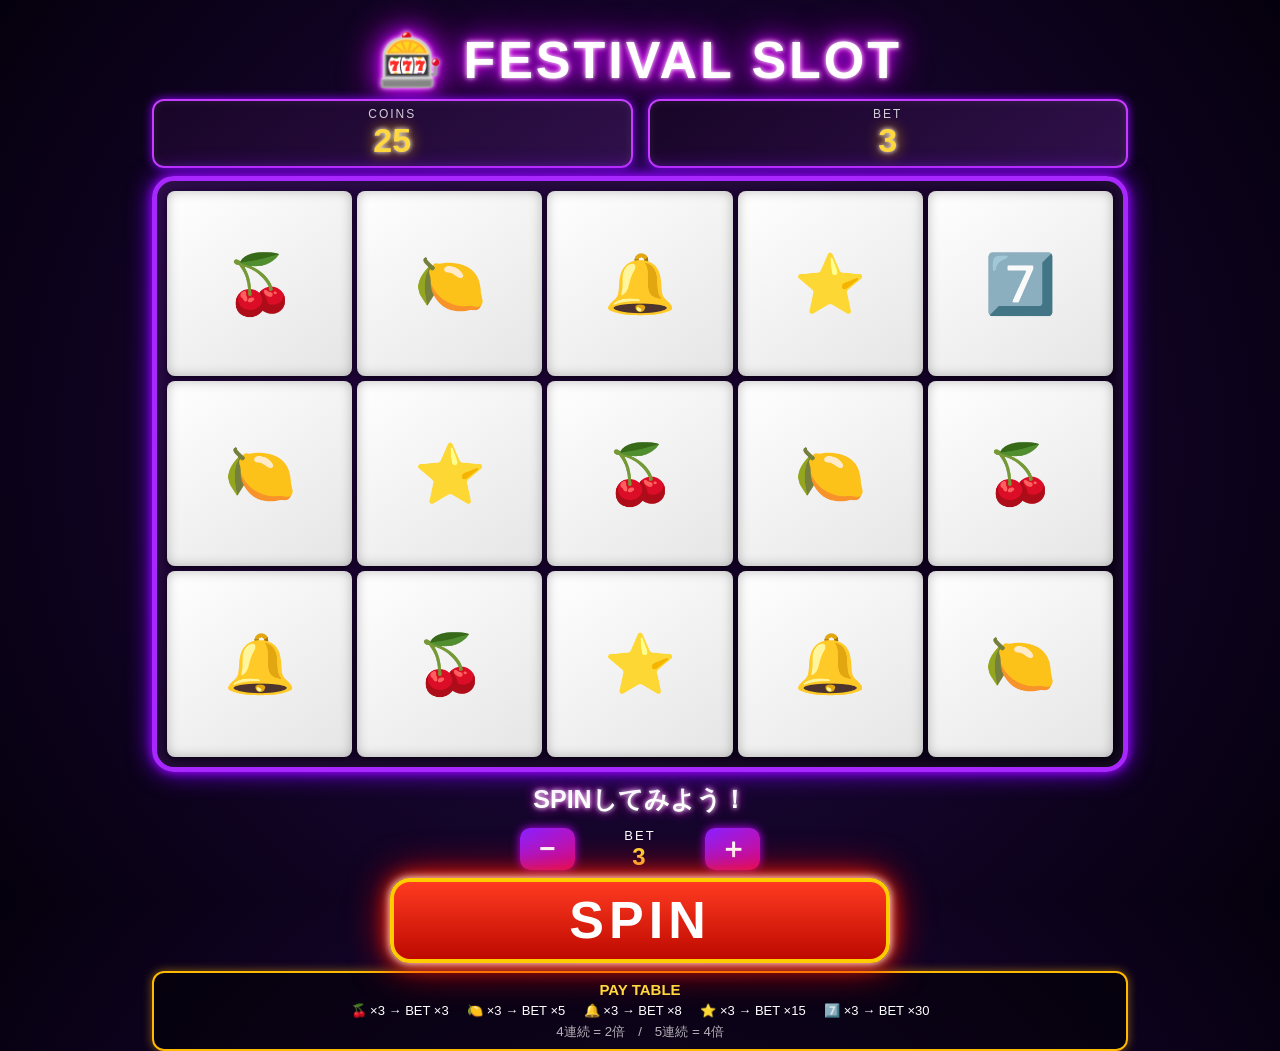
==== index.html @ 7c75a121 "Add files via upload" ====
<!DOCTYPE html>
<html lang="ja">

<head>
    <meta charset="UTF-8">

    <meta name="viewport"
        content="width=device-width, initial-scale=1.0">

    <title>Festival Slot</title>

    <link rel="stylesheet" href="style.css">
</head>

<body>

    <main class="game">

        <!-- =========================
             タイトル
        ========================== -->

        <h1>🎰 FESTIVAL SLOT</h1>


        <!-- =========================
             コイン・BET
        ========================== -->

        <section class="info">

            <div class="infoBox">
                <span>COINS</span>
                <strong id="coins">50</strong>
            </div>

            <div class="infoBox">
                <span>BET</span>
                <strong id="bet">3</strong>
            </div>

        </section>


        <!-- =========================
             スロット
        ========================== -->

        <section class="slotMachine">

            <div class="reels">

                <!-- 1列目 -->
                <div class="reelColumn">
                    <div class="reel" id="reel1-1">🍒</div>
                    <div class="reel" id="reel1-2">🍋</div>
                    <div class="reel" id="reel1-3">🔔</div>
                </div>

                <!-- 2列目 -->
                <div class="reelColumn">
                    <div class="reel" id="reel2-1">🍋</div>
                    <div class="reel" id="reel2-2">⭐</div>
                    <div class="reel" id="reel2-3">🍒</div>
                </div>

                <!-- 3列目 -->
                <div class="reelColumn">
                    <div class="reel" id="reel3-1">🔔</div>
                    <div class="reel" id="reel3-2">🍒</div>
                    <div class="reel" id="reel3-3">⭐</div>
                </div>

                <!-- 4列目 -->
                <div class="reelColumn">
                    <div class="reel" id="reel4-1">⭐</div>
                    <div class="reel" id="reel4-2">🍋</div>
                    <div class="reel" id="reel4-3">🔔</div>
                </div>

                <!-- 5列目 -->
                <div class="reelColumn">
                    <div class="reel" id="reel5-1">7️⃣</div>
                    <div class="reel" id="reel5-2">🍒</div>
                    <div class="reel" id="reel5-3">🍋</div>
                </div>

            </div>


            <!--
                当たりラインをここに描画
            -->
            <svg
                id="paylineLayer"
                class="paylineLayer">
            </svg>

        </section>


        <!-- =========================
             結果
        ========================== -->

        <div id="result" class="result">
            SPINしてみよう！
        </div>


        <!-- =========================
             BET操作
        ========================== -->

        <section class="betControls">

            <button id="betMinus">−</button>

            <div>
                BET
                <strong id="betControlValue">3</strong>
            </div>

            <button id="betPlus">＋</button>

        </section>


        <!-- =========================
             SPIN
        ========================== -->

        <button id="spinButton">
            SPIN
        </button>


        <!-- =========================
             配当表
        ========================== -->

        <section class="payout">

            <h2>PAY TABLE</h2>

            <p>🍒 ×3 → BET ×3</p>
            <p>🍋 ×3 → BET ×5</p>
            <p>🔔 ×3 → BET ×8</p>
            <p>⭐ ×3 → BET ×15</p>
            <p>7️⃣ ×3 → BET ×30</p>

            <small>
                4連続 = 2倍　/　5連続 = 4倍
            </small>

        </section>

    </main>

    <script src="script.js"></script>

</body>
</html>
---- style.css ----
/* =========================
   基本
========================= */

* {
    box-sizing: border-box;
}

html,
body {
    margin: 0;
    padding: 0;
    width: 100%;
    min-height: 100%;
}

body {

    font-family:
        Arial,
        "Noto Sans JP",
        sans-serif;

    color: white;

    background:
        radial-gradient(
            circle at center,
            #32105c 0%,
            #16052e 45%,
            #05000d 100%
        );

    min-height: 100vh;

    display: flex;
    justify-content: center;
    align-items: center;

    overflow-x: hidden;
}


/* =========================
   ゲーム全体
========================= */

.game {

    width: min(1000px, 94vw);

    max-height: 96vh;

    padding: 12px;

    text-align: center;

    position: relative;
}


/* =========================
   タイトル
========================= */

h1 {

    margin: 0 0 8px;

    font-size: clamp(28px, 5vw, 52px);

    font-weight: 900;

    letter-spacing: 3px;

    color: #fff;

    text-shadow:
        0 0 5px white,
        0 0 12px #ff00ff,
        0 0 25px #8b00ff,
        0 0 40px #ff00ff;

    animation: titlePulse 2s ease-in-out infinite alternate;
}


@keyframes titlePulse {

    from {
        transform: scale(1);
    }

    to {
        transform: scale(1.02);
    }
}


/* =========================
   COINS / BET
========================= */

.info {

    display: flex;

    justify-content: space-between;

    gap: 15px;

    margin-bottom: 8px;
}


.infoBox {

    flex: 1;

    padding: 6px 15px;

    border: 2px solid #c83cff;

    border-radius: 12px;

    background:
        linear-gradient(
            145deg,
            #180527,
            #30104b
        );

    box-shadow:
        0 0 10px #8c00ff,
        inset 0 0 10px rgba(255,255,255,0.08);
}


.infoBox span {

    display: block;

    font-size: 12px;

    letter-spacing: 2px;

    opacity: 0.8;
}


.infoBox strong {

    display: inline-block;

    font-size: clamp(22px, 4vw, 34px);

    color: #ffd83d;

    text-shadow:
        0 0 5px #fff,
        0 0 15px #ffb300;
}


/* =========================
   コインジャンプ
========================= */

.coinJump {

    animation:
        coinJump 0.7s ease;
}


@keyframes coinJump {

    0% {
        transform: scale(1);
    }

    25% {
        transform:
            translateY(-18px)
            scale(1.5);
    }

    45% {
        transform:
            translateY(0)
            scale(1.15);
    }

    65% {
        transform:
            translateY(-8px)
            scale(1.35);
    }

    100% {
        transform:
            translateY(0)
            scale(1);
    }
}


/* =========================
   スロット本体
========================= */

.slotMachine {

    position: relative;

    width: 100%;

    padding: 10px;

    border-radius: 22px;

    border: 5px solid #a927ff;

    background:
        linear-gradient(
            145deg,
            #250642,
            #090014
        );

    box-shadow:
        0 0 10px #a000ff,
        0 0 25px #7a00ff,
        inset 0 0 20px rgba(255,255,255,0.08);
}


/* =========================
   リール
========================= */

.reels {

    display: grid;

    grid-template-columns:
        repeat(5, 1fr);

    gap: 5px;

    width: 100%;

    position: relative;

    z-index: 2;
}


.reelColumn {

    display: grid;

    grid-template-rows:
        repeat(3, 1fr);

    gap: 5px;
}


.reel {

    aspect-ratio: 1 / 1;

    min-height: 0;

    display: flex;

    justify-content: center;

    align-items: center;

    background:
        linear-gradient(
            145deg,
            #ffffff,
            #e5e5e5
        );

    border-radius: 8px;

    font-size: clamp(
        25px,
        6vw,
        58px
    );

    color: black;

    box-shadow:
        inset 0 0 12px rgba(0,0,0,0.25),
        0 2px 5px rgba(0,0,0,0.5);

    overflow: hidden;
}


/* =========================
   回転中
========================= */

.reel.spinning {

    filter: blur(2px);

    animation:
        reelMove 0.09s linear infinite;
}


@keyframes reelMove {

    0% {
        transform: translateY(-7px);
    }

    50% {
        transform: translateY(7px);
    }

    100% {
        transform: translateY(-7px);
    }
}


/* =========================
   停止
========================= */

.reelStop {

    animation:
        reelStop 0.35s ease-out;
}


@keyframes reelStop {

    0% {
        transform: translateY(-15px);
    }

    60% {
        transform: translateY(5px);
    }

    100% {
        transform: translateY(0);
    }
}


/* =========================
   当たりライン SVG
========================= */

.paylineLayer {

    position: absolute;

    inset: 0;

    width: 100%;
    height: 100%;

    z-index: 10;

    pointer-events: none;

    overflow: visible;
}


.payline {

    fill: none;

    stroke: white;

    stroke-width: 5;

    stroke-linecap: round;

    stroke-linejoin: round;

    filter:
        drop-shadow(0 0 5px white)
        drop-shadow(0 0 10px #ff00ff)
        drop-shadow(0 0 18px #00ffff);

    animation:
        lineShoot 1.1s ease-out forwards;
}


@keyframes lineShoot {

    0% {

        stroke-dashoffset: var(--lineLength);

        opacity: 0;
    }

    15% {
        opacity: 1;
    }

    65% {

        stroke-dashoffset: 0;

        opacity: 1;
    }

    100% {

        stroke-dashoffset: 0;

        opacity: 0;
    }
}


/* =========================
   結果表示
========================= */

.result {

    min-height: 42px;

    margin: 7px 0;

    display: flex;

    justify-content: center;

    align-items: center;

    font-size: clamp(16px, 3vw, 25px);

    font-weight: bold;

    color: #fff;

    text-shadow:
        0 0 5px #fff,
        0 0 12px #ff00ff;
}


/* =========================
   BET操作
========================= */

.betControls {

    display: flex;

    justify-content: center;

    align-items: center;

    gap: 15px;

    margin-bottom: 7px;
}


.betControls button {

    width: 55px;
    height: 42px;

    border: none;

    border-radius: 10px;

    font-size: 28px;

    font-weight: bold;

    color: white;

    background:
        linear-gradient(
            145deg,
            #8b20ff,
            #d20b91
        );

    box-shadow:
        0 0 10px #c000ff;

    cursor: pointer;

    transition:
        transform 0.15s,
        box-shadow 0.15s;
}


.betControls button:hover {

    transform: scale(1.08);

    box-shadow:
        0 0 20px #ff00ff;
}


.betControls button:active {

    transform: scale(0.92);
}


.betControls div {

    min-width: 100px;

    font-size: 13px;

    letter-spacing: 2px;
}


.betControls strong {

    display: block;

    font-size: 24px;

    color: #ffd83d;
}


/* =========================
   SPINボタン
========================= */

#spinButton {

    width: min(500px, 85%);

    height: clamp(60px, 9vw, 85px);

    border: 4px solid #ffcc00;

    border-radius: 20px;

    font-size: clamp(30px, 6vw, 52px);

    font-weight: 900;

    letter-spacing: 5px;

    color: white;

    background:
        linear-gradient(
            180deg,
            #ff3b21,
            #bd0900
        );

    box-shadow:
        0 0 8px #fff,
        0 0 20px #ff3b00,
        0 0 40px #ff0000;

    cursor: pointer;

    transition:
        transform 0.15s,
        box-shadow 0.15s;
}


#spinButton:hover {

    transform: scale(1.04);

    box-shadow:
        0 0 10px #fff,
        0 0 30px #ff8000,
        0 0 60px #ff0000;
}


#spinButton:active {

    transform: scale(0.96);
}


#spinButton:disabled {

    opacity: 0.6;

    cursor: not-allowed;
}


/* =========================
   PAY TABLE
========================= */

.payout {

    margin-top: 8px;

    padding: 8px;

    border-radius: 12px;

    border: 2px solid #ffb900;

    background:
        rgba(0,0,0,0.5);

    box-shadow:
        0 0 10px rgba(255,180,0,0.5);
}


.payout h2 {

    margin: 0 0 3px;

    font-size: 15px;

    color: #ffd83d;
}


.payout p {

    display: inline-block;

    margin: 2px 7px;

    font-size: 13px;
}


.payout small {

    display: block;

    margin-top: 3px;

    opacity: 0.7;
}


/* =========================
   縦画面
========================= */

@media (orientation: portrait) {

    body::before {

        content:
            "📱 横向きにしてください";

        position: fixed;

        inset: 0;

        display: flex;

        justify-content: center;

        align-items: center;

        background: #090014;

        color: white;

        font-size: 24px;

        font-weight: bold;

        z-index: 9999;

        text-align: center;
    }
}


/* =========================
   横画面・低い画面
========================= */

@media (orientation: landscape)
       and (max-height: 650px) {

    .game {

        padding: 5px;

        width: min(900px, 96vw);
    }


    h1 {

        font-size: 28px;

        margin-bottom: 3px;
    }


    .infoBox {

        padding: 3px 10px;
    }


    .infoBox strong {

        font-size: 22px;
    }


    .slotMachine {

        padding: 6px;
    }


    .result {

        min-height: 30px;

        margin: 3px 0;

        font-size: 16px;
    }


    .betControls {

        margin-bottom: 3px;
    }


    .betControls button {

        width: 42px;

        height: 32px;

        font-size: 20px;
    }


    #spinButton {

        height: 55px;

        font-size: 32px;
    }


    .payout {

        padding: 4px;

        margin-top: 4px;
    }


    .payout p {

        font-size: 11px;
    }
}
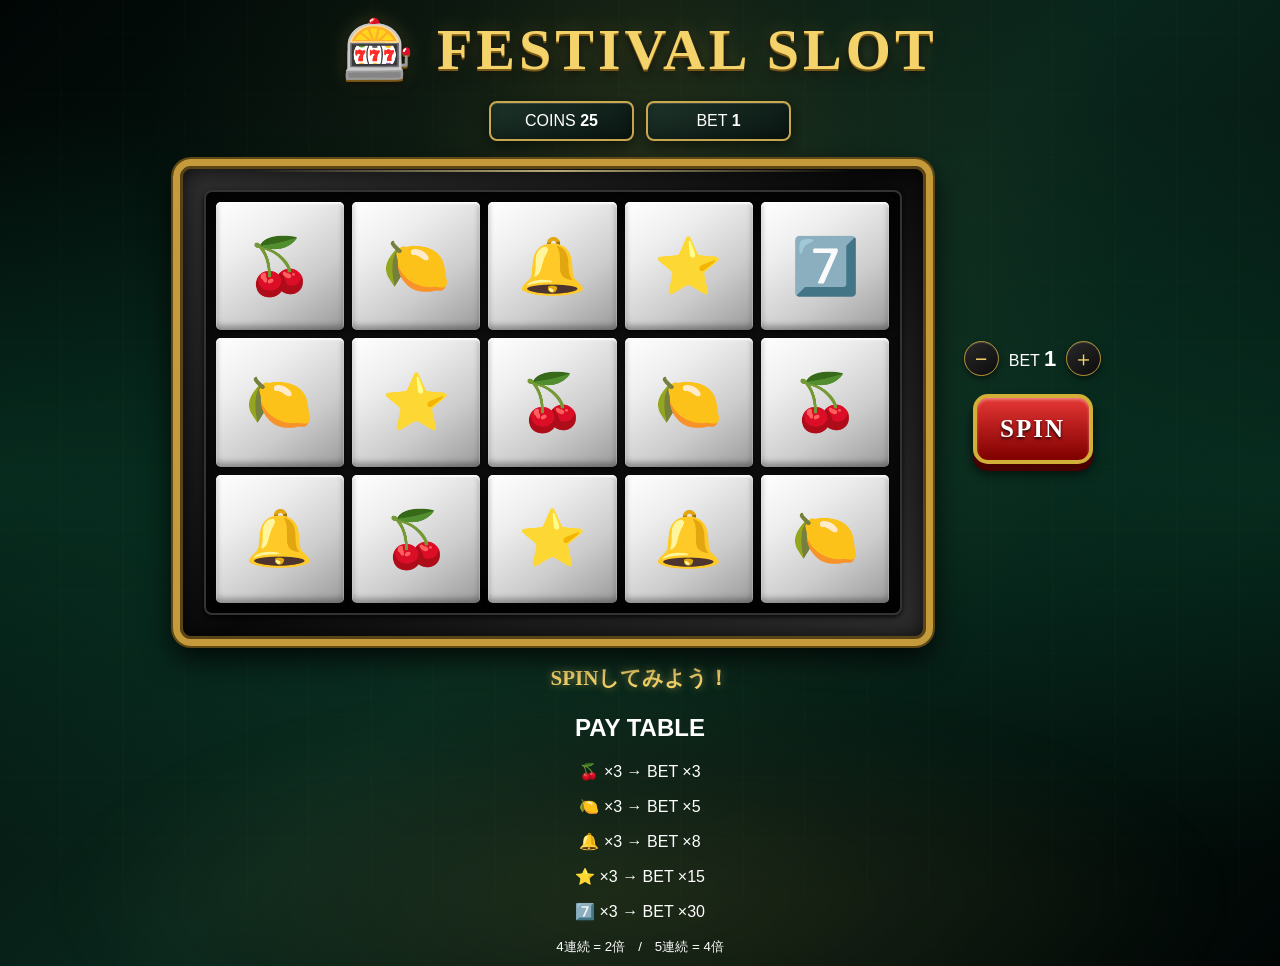
==== commit afec8526: "Add files via upload" ====
--- a/index.html
+++ b/index.html
@@ -5,7 +5,7 @@
     <meta charset="UTF-8">
 
     <meta name="viewport"
-        content="width=device-width, initial-scale=1.0">
+          content="width=device-width, initial-scale=1.0">
 
     <title>Festival Slot</title>
 
@@ -43,58 +43,108 @@
 
 
         <!-- =========================
-             スロット
+             スロット＋SPIN
         ========================== -->
 
-        <section class="slotMachine">
+        <section class="slotArea">
 
-            <div class="reels">
+            <!-- スロット本体 -->
 
-                <!-- 1列目 -->
-                <div class="reelColumn">
-                    <div class="reel" id="reel1-1">🍒</div>
-                    <div class="reel" id="reel1-2">🍋</div>
-                    <div class="reel" id="reel1-3">🔔</div>
+            <div class="slotMachine">
+
+                <div class="reels">
+
+                    <!-- 1列目 -->
+                    <div class="reelColumn">
+
+                        <div class="reel" id="reel1-1">🍒</div>
+                        <div class="reel" id="reel1-2">🍋</div>
+                        <div class="reel" id="reel1-3">🔔</div>
+
+                    </div>
+
+
+                    <!-- 2列目 -->
+                    <div class="reelColumn">
+
+                        <div class="reel" id="reel2-1">🍋</div>
+                        <div class="reel" id="reel2-2">⭐</div>
+                        <div class="reel" id="reel2-3">🍒</div>
+
+                    </div>
+
+
+                    <!-- 3列目 -->
+                    <div class="reelColumn">
+
+                        <div class="reel" id="reel3-1">🔔</div>
+                        <div class="reel" id="reel3-2">🍒</div>
+                        <div class="reel" id="reel3-3">⭐</div>
+
+                    </div>
+
+
+                    <!-- 4列目 -->
+                    <div class="reelColumn">
+
+                        <div class="reel" id="reel4-1">⭐</div>
+                        <div class="reel" id="reel4-2">🍋</div>
+                        <div class="reel" id="reel4-3">🔔</div>
+
+                    </div>
+
+
+                    <!-- 5列目 -->
+                    <div class="reelColumn">
+
+                        <div class="reel" id="reel5-1">7️⃣</div>
+                        <div class="reel" id="reel5-2">🍒</div>
+                        <div class="reel" id="reel5-3">🍋</div>
+
+                    </div>
+
                 </div>
 
-                <!-- 2列目 -->
-                <div class="reelColumn">
-                    <div class="reel" id="reel2-1">🍋</div>
-                    <div class="reel" id="reel2-2">⭐</div>
-                    <div class="reel" id="reel2-3">🍒</div>
-                </div>
 
-                <!-- 3列目 -->
-                <div class="reelColumn">
-                    <div class="reel" id="reel3-1">🔔</div>
-                    <div class="reel" id="reel3-2">🍒</div>
-                    <div class="reel" id="reel3-3">⭐</div>
-                </div>
+                <!-- 当たりライン -->
 
-                <!-- 4列目 -->
-                <div class="reelColumn">
-                    <div class="reel" id="reel4-1">⭐</div>
-                    <div class="reel" id="reel4-2">🍋</div>
-                    <div class="reel" id="reel4-3">🔔</div>
-                </div>
-
-                <!-- 5列目 -->
-                <div class="reelColumn">
-                    <div class="reel" id="reel5-1">7️⃣</div>
-                    <div class="reel" id="reel5-2">🍒</div>
-                    <div class="reel" id="reel5-3">🍋</div>
-                </div>
+                <svg
+                    id="paylineLayer"
+                    class="paylineLayer">
+                </svg>
 
             </div>
 
 
-            <!--
-                当たりラインをここに描画
-            -->
-            <svg
-                id="paylineLayer"
-                class="paylineLayer">
-            </svg>
+            <!-- =========================
+                 右側コントロール
+            ========================== -->
+
+            <div class="sideControl">
+
+                <!-- BET操作 -->
+
+                <section class="betControls">
+
+                    <button id="betMinus">−</button>
+
+                    <div>
+                        BET
+                        <strong id="betControlValue">3</strong>
+                    </div>
+
+                    <button id="betPlus">＋</button>
+
+                </section>
+
+
+                <!-- SPIN -->
+
+                <button id="spinButton">
+                    SPIN
+                </button>
+
+            </div>
 
         </section>
 
@@ -106,33 +156,6 @@
         <div id="result" class="result">
             SPINしてみよう！
         </div>
-
-
-        <!-- =========================
-             BET操作
-        ========================== -->
-
-        <section class="betControls">
-
-            <button id="betMinus">−</button>
-
-            <div>
-                BET
-                <strong id="betControlValue">3</strong>
-            </div>
-
-            <button id="betPlus">＋</button>
-
-        </section>
-
-
-        <!-- =========================
-             SPIN
-        ========================== -->
-
-        <button id="spinButton">
-            SPIN
-        </button>
 
 
         <!-- =========================
@@ -157,7 +180,9 @@
 
     </main>
 
+
     <script src="script.js"></script>
 
 </body>
+
 </html>
--- a/style.css
+++ b/style.css
@@ -1,6 +1,12 @@
-/* =========================
-   基本
-========================= */
+/* =========================================
+   FESTIVAL SLOT
+   Casino Style CSS
+========================================= */
+
+
+/* =========================================
+   RESET
+========================================= */
 
 * {
     box-sizing: border-box;
@@ -14,187 +20,795 @@
     min-height: 100%;
 }
 
+
+/* =========================================
+   BODY
+========================================= */
+
 body {
-
-    font-family:
-        Arial,
-        "Noto Sans JP",
-        sans-serif;
-
-    color: white;
-
-    background:
-        radial-gradient(
-            circle at center,
-            #32105c 0%,
-            #16052e 45%,
-            #05000d 100%
-        );
-
     min-height: 100vh;
 
     display: flex;
     justify-content: center;
     align-items: center;
 
+    font-family: Arial, Helvetica, sans-serif;
+
+    color: #ffffff;
+
     overflow-x: hidden;
-}
-
-
-/* =========================
-   ゲーム全体
-========================= */
+
+    position: relative;
+
+    /* 高級カジノ風の背景 */
+    background:
+        radial-gradient(
+            ellipse at 50% 20%,
+            rgba(190, 150, 55, 0.18) 0%,
+            rgba(190, 150, 55, 0.05) 25%,
+            transparent 55%
+        ),
+
+        radial-gradient(
+            ellipse at 0% 50%,
+            rgba(12, 92, 61, 0.35) 0%,
+            transparent 55%
+        ),
+
+        radial-gradient(
+            ellipse at 100% 50%,
+            rgba(12, 92, 61, 0.35) 0%,
+            transparent 55%
+        ),
+
+        linear-gradient(
+            135deg,
+            #010605 0%,
+            #04140f 25%,
+            #09261c 50%,
+            #04140f 75%,
+            #010605 100%
+        );
+}
+
+
+/* =========================================
+   BACKGROUND DECORATION
+========================================= */
+
+body::before {
+    content: "";
+
+    position: fixed;
+
+    inset: 0;
+
+    pointer-events: none;
+
+    background:
+        repeating-linear-gradient(
+            90deg,
+            transparent 0px,
+            transparent 60px,
+            rgba(255, 215, 100, 0.025) 61px,
+            transparent 62px
+        ),
+
+        repeating-linear-gradient(
+            0deg,
+            transparent 0px,
+            transparent 60px,
+            rgba(255, 215, 100, 0.018) 61px,
+            transparent 62px
+        );
+
+    z-index: 0;
+}
+
+
+/* =========================================
+   BOTTOM LIGHT
+========================================= */
+
+body::after {
+    content: "";
+
+    position: fixed;
+
+    left: 50%;
+    bottom: -25vh;
+
+    width: 100vw;
+    height: 50vh;
+
+    transform: translateX(-50%);
+
+    pointer-events: none;
+
+    background:
+        radial-gradient(
+            ellipse,
+            rgba(205, 165, 65, 0.13),
+            transparent 65%
+        );
+
+    filter: blur(25px);
+
+    z-index: 0;
+}
+
+
+/* =========================================
+   GAME
+========================================= */
 
 .game {
-
-    width: min(1000px, 94vw);
-
-    max-height: 96vh;
-
-    padding: 12px;
+    position: relative;
+
+    z-index: 1;
+
+    width: min(1100px, 96vw);
 
     text-align: center;
 
-    position: relative;
-}
-
-
-/* =========================
-   タイトル
-========================= */
+    padding: 10px;
+}
+
+
+/* =========================================
+   TITLE
+========================================= */
 
 h1 {
-
-    margin: 0 0 8px;
-
-    font-size: clamp(28px, 5vw, 52px);
-
-    font-weight: 900;
-
-    letter-spacing: 3px;
-
-    color: #fff;
+    margin: 5px 0 18px;
+
+    font-family: Georgia, "Times New Roman", serif;
+
+    font-size: clamp(30px, 5vw, 58px);
+
+    font-weight: bold;
+
+    letter-spacing: 4px;
+
+    color: #f5d36b;
 
     text-shadow:
-        0 0 5px white,
-        0 0 12px #ff00ff,
-        0 0 25px #8b00ff,
-        0 0 40px #ff00ff;
-
-    animation: titlePulse 2s ease-in-out infinite alternate;
-}
-
-
-@keyframes titlePulse {
-
-    from {
-        transform: scale(1);
-    }
-
-    to {
-        transform: scale(1.02);
-    }
-}
-
-
-/* =========================
-   COINS / BET
-========================= */
+        0 2px 0 #7b5815,
+        0 4px 12px rgba(0, 0, 0, 0.9),
+        0 0 18px rgba(245, 211, 107, 0.25);
+}
+
+
+/* =========================================
+   COINS / BET INFORMATION
+========================================= */
 
 .info {
-
     display: flex;
 
-    justify-content: space-between;
-
-    gap: 15px;
-
-    margin-bottom: 8px;
+    justify-content: center;
+
+    align-items: center;
+
+    gap: 12px;
+
+    margin-bottom: 18px;
 }
 
 
 .infoBox {
-
-    flex: 1;
-
-    padding: 6px 15px;
-
-    border: 2px solid #c83cff;
-
-    border-radius: 12px;
+    min-width: 145px;
+
+    padding: 9px 20px;
 
     background:
         linear-gradient(
             145deg,
-            #180527,
-            #30104b
+            #1d332a,
+            #0b1813
         );
 
-    box-shadow:
-        0 0 10px #8c00ff,
-        inset 0 0 10px rgba(255,255,255,0.08);
-}
-
-
-.infoBox span {
-
-    display: block;
-
-    font-size: 12px;
+    border: 2px solid #c9a84e;
+
+    border-radius: 8px;
+
+    box-shadow:
+        inset 0 1px 0 rgba(255,255,255,0.15),
+        inset 0 -8px 15px rgba(0,0,0,0.25),
+        0 5px 15px rgba(0,0,0,0.55);
+}
+
+
+.infoTitle {
+    margin-bottom: 2px;
+
+    font-size: 11px;
 
     letter-spacing: 2px;
 
-    opacity: 0.8;
-}
-
-
-.infoBox strong {
-
-    display: inline-block;
-
-    font-size: clamp(22px, 4vw, 34px);
-
-    color: #ffd83d;
+    color: #d8bd69;
+}
+
+
+.infoValue {
+    font-family: Georgia, "Times New Roman", serif;
+
+    font-size: 24px;
+
+    font-weight: bold;
+
+    color: #fff4bd;
 
     text-shadow:
-        0 0 5px #fff,
-        0 0 15px #ffb300;
-}
-
-
-/* =========================
-   コインジャンプ
-========================= */
+        0 0 7px rgba(255, 230, 140, 0.25);
+}
+
+
+/* =========================================
+   SLOT AREA
+========================================= */
+
+.slotArea {
+    display: flex;
+
+    justify-content: center;
+
+    align-items: center;
+
+    gap: 25px;
+
+    width: 100%;
+
+    margin: 0 auto;
+}
+
+
+/* =========================================
+   SLOT MACHINE
+========================================= */
+
+.slotMachine {
+    position: relative;
+
+    width: min(760px, 78vw);
+
+    padding: 24px;
+
+    background:
+        linear-gradient(
+            145deg,
+            #303030 0%,
+            #161616 35%,
+            #090909 50%,
+            #1c1c1c 70%,
+            #303030 100%
+        );
+
+    border: 7px solid #c49a3a;
+
+    border-radius: 18px;
+
+    box-shadow:
+
+        /* 金色の外側 */
+        0 0 0 2px #604915,
+
+        /* 本体の影 */
+        0 12px 30px rgba(0,0,0,0.85),
+
+        /* 内側 */
+        inset 0 0 0 3px #594317,
+
+        inset 0 0 25px rgba(0,0,0,0.9);
+}
+
+
+/* 上部の金属っぽい光 */
+
+.slotMachine::before {
+    content: "";
+
+    position: absolute;
+
+    top: 4px;
+    left: 10%;
+
+    width: 80%;
+    height: 2px;
+
+    background:
+        linear-gradient(
+            90deg,
+            transparent,
+            rgba(255,235,160,0.7),
+            transparent
+        );
+
+    pointer-events: none;
+}
+
+
+/* =========================================
+   REELS
+========================================= */
+
+.reels {
+    display: grid;
+
+    grid-template-columns:
+        repeat(5, 1fr);
+
+    gap: 8px;
+
+    padding: 10px;
+
+    background:
+        linear-gradient(
+            #050505,
+            #111,
+            #030303
+        );
+
+    border: 2px solid #333;
+
+    border-radius: 8px;
+
+    box-shadow:
+        inset 0 0 20px #000,
+        0 2px 5px rgba(0,0,0,0.8);
+}
+
+
+/* =========================================
+   REEL COLUMN
+========================================= */
+
+.reelColumn {
+    display: flex;
+
+    flex-direction: column;
+
+    gap: 8px;
+}
+
+
+/* =========================================
+   REEL
+========================================= */
+
+.reel {
+    aspect-ratio: 1 / 1;
+
+    display: flex;
+
+    justify-content: center;
+
+    align-items: center;
+
+    overflow: hidden;
+
+    background:
+        linear-gradient(
+            145deg,
+            #ffffff 0%,
+            #eeeeee 30%,
+            #cccccc 65%,
+            #9b9b9b 100%
+        );
+
+    border-radius: 5px;
+
+    font-size: clamp(30px, 5vw, 55px);
+
+    color: #111;
+
+    box-shadow:
+        inset 0 2px 2px rgba(255,255,255,0.9),
+        inset 0 -4px 6px rgba(0,0,0,0.35),
+        0 2px 5px rgba(0,0,0,0.75);
+
+    transition:
+        transform 0.08s,
+        filter 0.08s;
+}
+
+
+/* =========================================
+   SPINNING
+========================================= */
+
+.reel.spinning {
+    filter: blur(2px);
+
+    transform: translateY(5px);
+
+    box-shadow:
+        inset 0 0 15px rgba(0,0,0,0.55),
+        0 0 5px rgba(255,255,255,0.15);
+}
+
+
+/* =========================================
+   PAYLINE SVG
+========================================= */
+
+.paylineLayer {
+    position: absolute;
+
+    inset: 0;
+
+    width: 100%;
+    height: 100%;
+
+    pointer-events: none;
+
+    overflow: visible;
+
+    z-index: 10;
+}
+
+
+.paylineLayer polyline {
+    fill: none;
+
+    stroke: #ffe27a;
+
+    stroke-width: 7;
+
+    stroke-linecap: round;
+
+    stroke-linejoin: round;
+
+    filter:
+        drop-shadow(0 0 4px #ffffff)
+        drop-shadow(0 0 9px #e1b83c);
+
+    stroke-dasharray: 1000;
+
+    stroke-dashoffset: 1000;
+
+    animation:
+        lineShoot 0.5s ease forwards;
+}
+
+
+@keyframes lineShoot {
+
+    to {
+        stroke-dashoffset: 0;
+    }
+}
+
+
+/* =========================================
+   SIDE CONTROL
+========================================= */
+
+.sideControl {
+    display: flex;
+
+    flex-direction: column;
+
+    justify-content: center;
+
+    align-items: center;
+
+    gap: 18px;
+
+    min-width: 150px;
+}
+
+
+/* =========================================
+   BET BOX
+========================================= */
+
+.betBox {
+    padding: 11px 16px;
+
+    background:
+        linear-gradient(
+            145deg,
+            #292929,
+            #111111
+        );
+
+    border: 2px solid #c49a3a;
+
+    border-radius: 10px;
+
+    box-shadow:
+        inset 0 1px rgba(255,255,255,0.12),
+        0 6px 15px rgba(0,0,0,0.65);
+}
+
+
+.betTitle {
+    margin-bottom: 7px;
+
+    font-family: Georgia, "Times New Roman", serif;
+
+    font-size: 13px;
+
+    letter-spacing: 3px;
+
+    color: #d8b858;
+}
+
+
+/* =========================================
+   BET CONTROLS
+========================================= */
+
+.betControls {
+    display: flex;
+
+    justify-content: center;
+
+    align-items: center;
+
+    gap: 10px;
+}
+
+
+.betControls button {
+    width: 35px;
+    height: 35px;
+
+    display: flex;
+
+    justify-content: center;
+
+    align-items: center;
+
+    padding: 0;
+
+    border: 1px solid #b99339;
+
+    border-radius: 50%;
+
+    background:
+        linear-gradient(
+            145deg,
+            #292929,
+            #0c0c0c
+        );
+
+    color: #f5d36b;
+
+    font-size: 21px;
+
+    cursor: pointer;
+
+    box-shadow:
+        inset 0 1px rgba(255,255,255,0.15),
+        0 3px 6px rgba(0,0,0,0.5);
+
+    transition: 0.12s;
+}
+
+
+.betControls button:hover {
+    background: #30260f;
+
+    transform: scale(1.05);
+}
+
+
+.betControls button:active {
+    transform: scale(0.92);
+}
+
+
+#betControlValue {
+    min-width: 30px;
+
+    font-size: 22px;
+
+    font-weight: bold;
+
+    color: #ffffff;
+}
+
+
+/* =========================================
+   SPIN BUTTON
+========================================= */
+
+#spinButton {
+    width: 120px;
+    height: 70px;
+
+    border-radius: 15px;
+    border: 4px solid #d4af37;
+
+    background: linear-gradient(
+        to bottom,
+        #e53935 0%,
+        #b71c1c 45%,
+        #7f0000 100%
+    );
+
+    color: #fff;
+    font-family: Georgia, "Times New Roman", serif;
+    font-size: 25px;
+    font-weight: bold;
+    letter-spacing: 2px;
+
+    text-shadow:
+        0 2px 3px rgba(0,0,0,0.8);
+
+    box-shadow:
+        0 7px 0 #4a0000,
+        0 9px 12px rgba(0,0,0,0.7),
+        inset 0 2px 3px rgba(255,255,255,0.35);
+
+    cursor: pointer;
+
+    transition:
+        transform 0.08s,
+        box-shadow 0.08s;
+}
+
+/* マウスを乗せたとき */
+#spinButton:hover {
+    background: linear-gradient(
+        to bottom,
+        #ff4b48 0%,
+        #d32f2f 45%,
+        #9b0000 100%
+    );
+
+    box-shadow:
+        0 7px 0 #4a0000,
+        0 10px 18px rgba(0,0,0,0.8),
+        0 0 15px rgba(255,60,60,0.5),
+        inset 0 2px 3px rgba(255,255,255,0.4);
+}
+
+/* 押した瞬間 */
+#spinButton:active {
+    transform: translateY(6px);
+
+    box-shadow:
+        0 1px 0 #4a0000,
+        0 3px 6px rgba(0,0,0,0.7),
+        inset 0 2px 4px rgba(0,0,0,0.3);
+}
+
+.spinButton:hover {
+    filter: brightness(1.15);
+
+    transform: scale(1.03);
+}
+
+
+.spinButton:active {
+    transform: translateY(6px);
+
+    box-shadow:
+
+        inset 0 4px 8px rgba(255,255,255,0.2),
+
+        inset 0 -5px 10px rgba(0,0,0,0.6),
+
+        0 2px 0 #5c4316;
+}
+
+
+.spinButton:disabled {
+    filter: grayscale(0.7);
+
+    opacity: 0.6;
+
+    cursor: not-allowed;
+}
+
+
+/* =========================================
+   RESULT
+========================================= */
+
+#result {
+    margin-top: 18px;
+
+    min-height: 30px;
+
+    font-family: Georgia, "Times New Roman", serif;
+
+    font-size: 21px;
+
+    font-weight: bold;
+
+    color: #f5d36b;
+
+    text-shadow:
+        0 0 8px rgba(245,211,107,0.5);
+}
+
+
+/* =========================================
+   COIN JUMP
+========================================= */
 
 .coinJump {
-
     animation:
-        coinJump 0.7s ease;
-}
-
+        coinJump 0.45s ease;
+}
+
+spinButton {
+    width: 120px;
+    height: 70px;
+
+    border-radius: 15px;
+    border: 4px solid #d4af37;
+
+    background: linear-gradient(
+        to bottom,
+        #e53935 0%,
+        #b71c1c 45%,
+        #7f0000 100%
+    );
+
+    color: #fff;
+    font-family: Georgia, "Times New Roman", serif;
+    font-size: 25px;
+    font-weight: bold;
+    letter-spacing: 2px;
+
+    text-shadow:
+        0 2px 3px rgba(0,0,0,0.8);
+
+    box-shadow:
+        0 7px 0 #4a0000,
+        0 9px 12px rgba(0,0,0,0.7),
+        inset 0 2px 3px rgba(255,255,255,0.35);
+
+    cursor: pointer;
+
+    transition:
+        transform 0.08s,
+        box-shadow 0.08s;
+}
+
+/* マウスを乗せたとき */
+#spinButton:hover {
+    background: linear-gradient(
+        to bottom,
+        #ff4b48 0%,
+        #d32f2f 45%,
+        #9b0000 100%
+    );
+
+    box-shadow:
+        0 7px 0 #4a0000,
+        0 10px 18px rgba(0,0,0,0.8),
+        0 0 15px rgba(255,60,60,0.5),
+        inset 0 2px 3px rgba(255,255,255,0.4);
+}
+
+/* 押した瞬間 */
+#spinButton:active {
+    transform: translateY(6px);
+
+    box-shadow:
+        0 1px 0 #4a0000,
+        0 3px 6px rgba(0,0,0,0.7),
+        inset 0 2px 4px rgba(0,0,0,0.3);
+}
 
 @keyframes coinJump {
 
     0% {
-        transform: scale(1);
-    }
-
-    25% {
-        transform:
-            translateY(-18px)
-            scale(1.5);
-    }
-
-    45% {
         transform:
             translateY(0)
+            scale(1);
+    }
+
+    40% {
+        transform:
+            translateY(-15px)
             scale(1.15);
-    }
-
-    65% {
-        transform:
-            translateY(-8px)
-            scale(1.35);
     }
 
     100% {
@@ -205,476 +819,279 @@
 }
 
 
-/* =========================
-   スロット本体
-========================= */
-
-.slotMachine {
-
-    position: relative;
-
-    width: 100%;
-
-    padding: 10px;
-
-    border-radius: 22px;
-
-    border: 5px solid #a927ff;
-
-    background:
-        linear-gradient(
-            145deg,
-            #250642,
-            #090014
-        );
-
-    box-shadow:
-        0 0 10px #a000ff,
-        0 0 25px #7a00ff,
-        inset 0 0 20px rgba(255,255,255,0.08);
-}
-
-
-/* =========================
-   リール
-========================= */
-
-.reels {
-
-    display: grid;
-
-    grid-template-columns:
-        repeat(5, 1fr);
-
-    gap: 5px;
-
-    width: 100%;
-
-    position: relative;
-
-    z-index: 2;
-}
-
-
-.reelColumn {
-
-    display: grid;
-
-    grid-template-rows:
-        repeat(3, 1fr);
-
-    gap: 5px;
-}
-
-
-.reel {
-
-    aspect-ratio: 1 / 1;
-
-    min-height: 0;
-
-    display: flex;
-
-    justify-content: center;
-
-    align-items: center;
-
-    background:
-        linear-gradient(
-            145deg,
-            #ffffff,
-            #e5e5e5
-        );
-
-    border-radius: 8px;
-
-    font-size: clamp(
-        25px,
-        6vw,
-        58px
-    );
-
-    color: black;
-
-    box-shadow:
-        inset 0 0 12px rgba(0,0,0,0.25),
-        0 2px 5px rgba(0,0,0,0.5);
-
-    overflow: hidden;
-}
-
-
-/* =========================
-   回転中
-========================= */
-
-.reel.spinning {
-
-    filter: blur(2px);
-
-    animation:
-        reelMove 0.09s linear infinite;
-}
-
-
-@keyframes reelMove {
-
-    0% {
-        transform: translateY(-7px);
-    }
-
-    50% {
-        transform: translateY(7px);
-    }
-
-    100% {
-        transform: translateY(-7px);
-    }
-}
-
-
-/* =========================
-   停止
-========================= */
-
-.reelStop {
-
-    animation:
-        reelStop 0.35s ease-out;
-}
-
-
-@keyframes reelStop {
-
-    0% {
-        transform: translateY(-15px);
-    }
-
-    60% {
-        transform: translateY(5px);
-    }
-
-    100% {
-        transform: translateY(0);
-    }
-}
-
-
-/* =========================
-   当たりライン SVG
-========================= */
-
-.paylineLayer {
-
-    position: absolute;
-
-    inset: 0;
-
-    width: 100%;
-    height: 100%;
-
-    z-index: 10;
-
-    pointer-events: none;
-
-    overflow: visible;
-}
-
-
-.payline {
-
-    fill: none;
-
-    stroke: white;
-
-    stroke-width: 5;
-
-    stroke-linecap: round;
-
-    stroke-linejoin: round;
-
-    filter:
-        drop-shadow(0 0 5px white)
-        drop-shadow(0 0 10px #ff00ff)
-        drop-shadow(0 0 18px #00ffff);
-
-    animation:
-        lineShoot 1.1s ease-out forwards;
-}
-
-
-@keyframes lineShoot {
-
-    0% {
-
-        stroke-dashoffset: var(--lineLength);
-
-        opacity: 0;
-    }
-
-    15% {
-        opacity: 1;
-    }
-
-    65% {
-
-        stroke-dashoffset: 0;
-
-        opacity: 1;
-    }
-
-    100% {
-
-        stroke-dashoffset: 0;
-
-        opacity: 0;
-    }
-}
-
-
-/* =========================
-   結果表示
-========================= */
-
-.result {
-
-    min-height: 42px;
-
-    margin: 7px 0;
-
-    display: flex;
-
-    justify-content: center;
-
-    align-items: center;
-
-    font-size: clamp(16px, 3vw, 25px);
-
-    font-weight: bold;
-
-    color: #fff;
-
-    text-shadow:
-        0 0 5px #fff,
-        0 0 12px #ff00ff;
-}
-
-
-/* =========================
-   BET操作
-========================= */
-
-.betControls {
-
-    display: flex;
-
-    justify-content: center;
-
-    align-items: center;
-
-    gap: 15px;
-
-    margin-bottom: 7px;
-}
-
-
-.betControls button {
-
-    width: 55px;
-    height: 42px;
-
-    border: none;
-
-    border-radius: 10px;
-
-    font-size: 28px;
-
-    font-weight: bold;
-
-    color: white;
-
-    background:
-        linear-gradient(
-            145deg,
-            #8b20ff,
-            #d20b91
-        );
-
-    box-shadow:
-        0 0 10px #c000ff;
-
-    cursor: pointer;
-
-    transition:
-        transform 0.15s,
-        box-shadow 0.15s;
-}
-
-
-.betControls button:hover {
-
-    transform: scale(1.08);
-
-    box-shadow:
-        0 0 20px #ff00ff;
-}
-
-
-.betControls button:active {
-
-    transform: scale(0.92);
-}
-
-
-.betControls div {
-
-    min-width: 100px;
-
-    font-size: 13px;
-
-    letter-spacing: 2px;
-}
-
-
-.betControls strong {
-
-    display: block;
-
-    font-size: 24px;
-
-    color: #ffd83d;
-}
-
-
-/* =========================
-   SPINボタン
-========================= */
-
-#spinButton {
-
-    width: min(500px, 85%);
-
-    height: clamp(60px, 9vw, 85px);
-
-    border: 4px solid #ffcc00;
-
-    border-radius: 20px;
-
-    font-size: clamp(30px, 6vw, 52px);
-
-    font-weight: 900;
-
-    letter-spacing: 5px;
-
-    color: white;
-
-    background:
-        linear-gradient(
-            180deg,
-            #ff3b21,
-            #bd0900
-        );
-
-    box-shadow:
-        0 0 8px #fff,
-        0 0 20px #ff3b00,
-        0 0 40px #ff0000;
-
-    cursor: pointer;
-
-    transition:
-        transform 0.15s,
-        box-shadow 0.15s;
-}
-
-
-#spinButton:hover {
-
-    transform: scale(1.04);
-
-    box-shadow:
-        0 0 10px #fff,
-        0 0 30px #ff8000,
-        0 0 60px #ff0000;
-}
-
-
-#spinButton:active {
-
-    transform: scale(0.96);
-}
-
-
-#spinButton:disabled {
-
-    opacity: 0.6;
-
-    cursor: not-allowed;
-}
-
-
-/* =========================
-   PAY TABLE
-========================= */
-
-.payout {
-
-    margin-top: 8px;
-
-    padding: 8px;
-
-    border-radius: 12px;
-
-    border: 2px solid #ffb900;
-
-    background:
-        rgba(0,0,0,0.5);
-
-    box-shadow:
-        0 0 10px rgba(255,180,0,0.5);
-}
-
-
-.payout h2 {
-
-    margin: 0 0 3px;
-
-    font-size: 15px;
-
-    color: #ffd83d;
-}
-
-
-.payout p {
-
-    display: inline-block;
-
-    margin: 2px 7px;
-
-    font-size: 13px;
-}
-
-
-.payout small {
-
-    display: block;
-
-    margin-top: 3px;
-
-    opacity: 0.7;
-}
-
-
-/* =========================
-   縦画面
-========================= */
-
-@media (orientation: portrait) {
+/* =========================================
+   DESKTOP
+========================================= */
+
+@media (min-width: 701px) {
+
+    .game {
+        max-width: 1100px;
+    }
+
+}
+
+
+/* =========================================
+   TABLET / SMALL PC
+========================================= */
+
+@media (max-width: 900px) {
+
+    .slotArea {
+        gap: 15px;
+    }
+
+    .slotMachine {
+        width: min(700px, 78vw);
+
+        padding: 15px;
+    }
+
+    .sideControl {
+        min-width: 120px;
+    }
+
+    .spinButton {
+        width: 120px;
+        height: 120px;
+
+        font-size: 24px;
+    }
+
+}
+
+
+/* =========================================
+   SMARTPHONE LANDSCAPE
+   スマホ横向き
+========================================= */
+
+@media (max-width: 700px) and (orientation: landscape) {
+
+    body {
+        width: 100vw;
+        height: 100vh;
+        min-height: 100vh;
+
+        overflow: hidden;
+    }
+
+
+    .game {
+        width: 100vw;
+        height: 100vh;
+
+        display: flex;
+
+        flex-direction: column;
+
+        justify-content: center;
+
+        align-items: center;
+
+        padding: 3px;
+    }
+
+
+    /* タイトル */
+
+    h1 {
+        margin: 0 0 4px;
+
+        font-size: 21px;
+
+        letter-spacing: 2px;
+    }
+
+
+    /* COINS / BET */
+
+    .info {
+        margin: 0 0 4px;
+
+        gap: 5px;
+    }
+
+
+    .infoBox {
+        min-width: 80px;
+
+        padding: 3px 8px;
+
+        border-width: 1px;
+
+        border-radius: 5px;
+    }
+
+
+    .infoTitle {
+        font-size: 8px;
+
+        letter-spacing: 1px;
+    }
+
+
+    .infoValue {
+        font-size: 14px;
+    }
+
+
+    /* スロット＋SPIN */
+
+    .slotArea {
+        width: 100%;
+
+        display: flex;
+
+        justify-content: center;
+
+        align-items: center;
+
+        gap: 8px;
+    }
+
+
+    /* スロット本体 */
+
+    .slotMachine {
+        width: min(82vw, 560px);
+
+        padding: 6px;
+
+        border-width: 3px;
+
+        border-radius: 9px;
+    }
+
+
+    /* リール */
+
+    .reels {
+        gap: 3px;
+
+        padding: 4px;
+
+        border-width: 1px;
+    }
+
+
+    .reelColumn {
+        gap: 3px;
+    }
+
+
+    .reel {
+        font-size: clamp(20px, 6vw, 38px);
+
+        border-radius: 3px;
+    }
+
+
+    /* 右側コントロール */
+
+    .sideControl {
+        min-width: 70px;
+
+        gap: 6px;
+    }
+
+
+    /* BET */
+
+    .betBox {
+        padding: 4px 5px;
+
+        border-width: 1px;
+
+        border-radius: 6px;
+    }
+
+
+    .betTitle {
+        margin-bottom: 2px;
+
+        font-size: 9px;
+
+        letter-spacing: 1px;
+    }
+
+
+    .betControls {
+        gap: 3px;
+    }
+
+
+    .betControls button {
+        width: 22px;
+        height: 22px;
+
+        font-size: 14px;
+    }
+
+
+    #betControlValue {
+        min-width: 18px;
+
+        font-size: 13px;
+    }
+
+
+    /* SPIN */
+
+    .spinButton {
+        width: 68px;
+        height: 68px;
+
+        border-width: 3px;
+
+        font-size: 14px;
+
+        letter-spacing: 1px;
+
+        box-shadow:
+
+            inset 0 3px 5px rgba(255,255,255,0.3),
+
+            inset 0 -5px 8px rgba(0,0,0,0.6),
+
+            0 4px 0 #5c4316,
+
+            0 7px 12px rgba(0,0,0,0.7);
+    }
+
+
+    /* 結果 */
+
+    #result {
+        margin-top: 4px;
+
+        min-height: 17px;
+
+        font-size: 12px;
+    }
+
+}
+/* =========================================
+   PORTRAIT WARNING
+   スマホ縦向き → 横向きへ誘導
+========================================= */
+
+@media (max-width: 700px) and (orientation: portrait) {
+
+    body {
+        min-height: 100vh;
+        overflow: hidden;
+    }
+
+    .game {
+        display: none;
+    }
 
     body::before {
-
-        content:
-            "📱 横向きにしてください";
+        content: "📱\A\Aスマートフォンを横向きにしてください\A\A↻ LANDSCAPE MODE";
+
+        white-space: pre;
 
         position: fixed;
 
@@ -686,106 +1103,127 @@
 
         align-items: center;
 
-        background: #090014;
-
-        color: white;
-
-        font-size: 24px;
+        text-align: center;
+
+        padding: 30px;
+
+        background:
+            radial-gradient(
+                ellipse at center,
+                #123f30 0%,
+                #061811 55%,
+                #010504 100%
+            );
+
+        color: #f5d36b;
+
+        font-family:
+            Georgia,
+            "Times New Roman",
+            serif;
+
+        font-size: 22px;
 
         font-weight: bold;
 
+        line-height: 1.8;
+
+        letter-spacing: 1px;
+
+        text-shadow:
+            0 2px 5px rgba(0,0,0,0.8),
+            0 0 12px rgba(245,211,107,0.25);
+
         z-index: 9999;
-
-        text-align: center;
-    }
-}
-
-
-/* =========================
-   横画面・低い画面
-========================= */
-
-@media (orientation: landscape)
-       and (max-height: 650px) {
-
-    .game {
-
-        padding: 5px;
-
-        width: min(900px, 96vw);
-    }
-
+    }
+}
+/* =========================================
+   VERY SHORT LANDSCAPE SCREEN
+   横向きで高さが特に小さい場合
+========================================= */
+
+@media (max-width: 700px)
+       and (orientation: landscape)
+       and (max-height: 430px) {
 
     h1 {
-
-        font-size: 28px;
-
-        margin-bottom: 3px;
-    }
-
-
-    .infoBox {
-
-        padding: 3px 10px;
-    }
-
-
-    .infoBox strong {
-
-        font-size: 22px;
+        font-size: 18px;
+
+        margin-bottom: 2px;
+    }
+
+
+    .info {
+        margin-bottom: 2px;
     }
 
 
     .slotMachine {
-
-        padding: 6px;
-    }
-
-
-    .result {
-
-        min-height: 30px;
-
-        margin: 3px 0;
-
-        font-size: 16px;
-    }
-
-
-    .betControls {
-
-        margin-bottom: 3px;
+        width: min(78vw, 500px);
+
+        padding: 4px;
+    }
+
+
+    .reels {
+        padding: 3px;
+
+        gap: 2px;
+    }
+
+
+    .reelColumn {
+        gap: 2px;
+    }
+
+
+    .reel {
+        font-size: clamp(18px, 5vw, 32px);
+    }
+
+
+    .sideControl {
+        gap: 4px;
+    }
+
+
+    .spinButton {
+        width: 58px;
+        height: 58px;
+
+        font-size: 12px;
+    }
+
+
+    .betBox {
+        padding: 3px;
+    }
+
+
+    .betTitle {
+        font-size: 8px;
     }
 
 
     .betControls button {
-
-        width: 42px;
-
-        height: 32px;
-
-        font-size: 20px;
-    }
-
-
-    #spinButton {
-
-        height: 55px;
-
-        font-size: 32px;
-    }
-
-
-    .payout {
-
-        padding: 4px;
-
-        margin-top: 4px;
-    }
-
-
-    .payout p {
+        width: 19px;
+        height: 19px;
+
+        font-size: 12px;
+    }
+
+
+    #betControlValue {
+        font-size: 12px;
+    }
+
+
+    #result {
+        margin-top: 2px;
+
+        min-height: 14px;
 
         font-size: 11px;
     }
+
 }
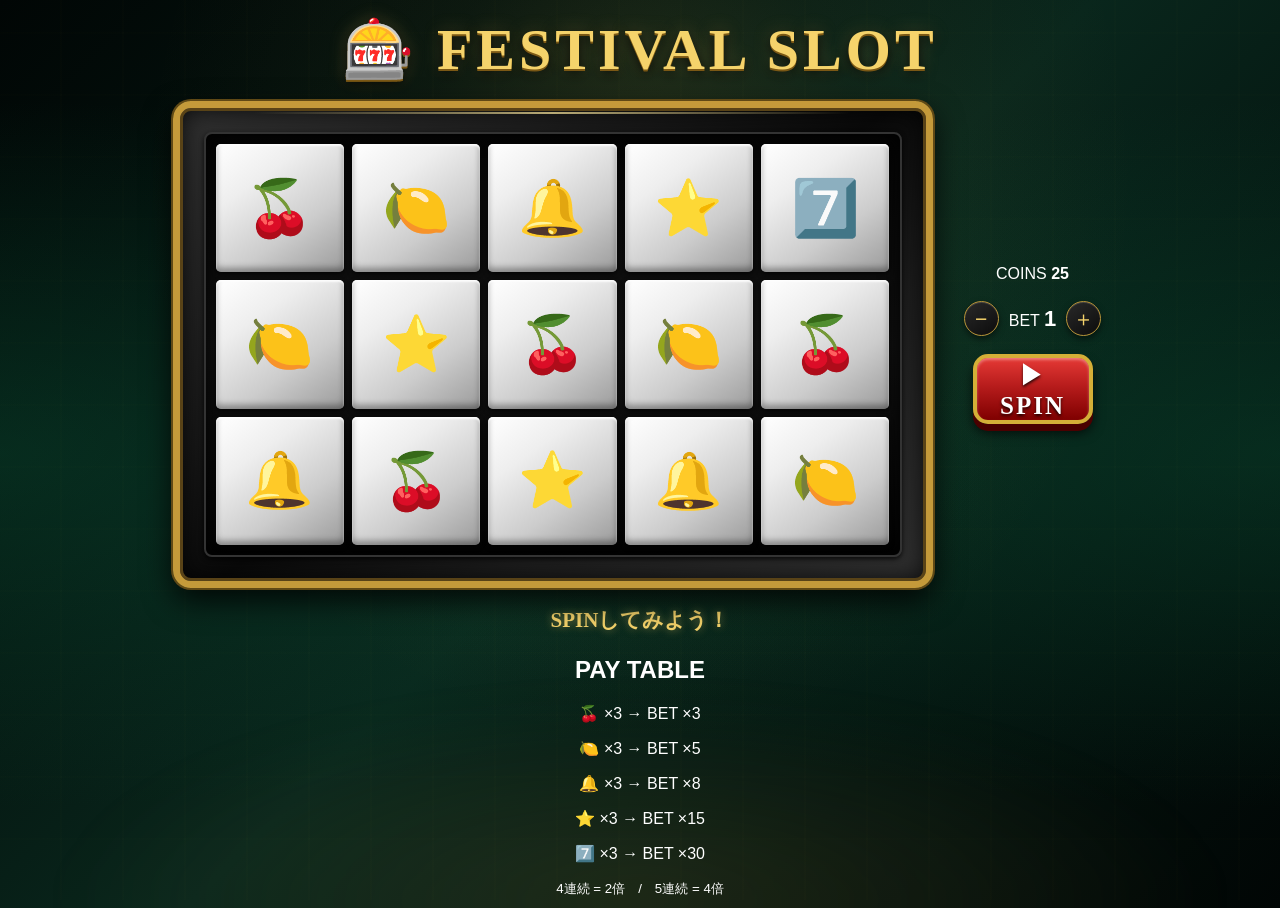
==== commit 32026959: "Add files via upload" ====
--- a/index.html
+++ b/index.html
@@ -19,95 +19,58 @@
         <!-- =========================
              タイトル
         ========================== -->
-
         <h1>🎰 FESTIVAL SLOT</h1>
 
 
         <!-- =========================
-             コイン・BET
+             スロット ＋ 右側コントロール
         ========================== -->
-
-        <section class="info">
-
-            <div class="infoBox">
-                <span>COINS</span>
-                <strong id="coins">50</strong>
-            </div>
-
-            <div class="infoBox">
-                <span>BET</span>
-                <strong id="bet">3</strong>
-            </div>
-
-        </section>
-
-
-        <!-- =========================
-             スロット＋SPIN
-        ========================== -->
-
         <section class="slotArea">
 
             <!-- スロット本体 -->
-
             <div class="slotMachine">
 
                 <div class="reels">
 
                     <!-- 1列目 -->
                     <div class="reelColumn">
-
                         <div class="reel" id="reel1-1">🍒</div>
                         <div class="reel" id="reel1-2">🍋</div>
                         <div class="reel" id="reel1-3">🔔</div>
-
                     </div>
-
 
                     <!-- 2列目 -->
                     <div class="reelColumn">
-
                         <div class="reel" id="reel2-1">🍋</div>
                         <div class="reel" id="reel2-2">⭐</div>
                         <div class="reel" id="reel2-3">🍒</div>
-
                     </div>
-
 
                     <!-- 3列目 -->
                     <div class="reelColumn">
-
                         <div class="reel" id="reel3-1">🔔</div>
                         <div class="reel" id="reel3-2">🍒</div>
                         <div class="reel" id="reel3-3">⭐</div>
-
                     </div>
-
 
                     <!-- 4列目 -->
                     <div class="reelColumn">
-
                         <div class="reel" id="reel4-1">⭐</div>
                         <div class="reel" id="reel4-2">🍋</div>
                         <div class="reel" id="reel4-3">🔔</div>
-
                     </div>
-
 
                     <!-- 5列目 -->
                     <div class="reelColumn">
-
                         <div class="reel" id="reel5-1">7️⃣</div>
                         <div class="reel" id="reel5-2">🍒</div>
                         <div class="reel" id="reel5-3">🍋</div>
-
                     </div>
 
                 </div>
 
 
-                <!-- 当たりライン -->
-
+                <!-- 当たりライン表示 -->
                 <svg
                     id="paylineLayer"
                     class="paylineLayer">
@@ -119,29 +82,66 @@
             <!-- =========================
                  右側コントロール
             ========================== -->
-
             <div class="sideControl">
 
-                <!-- BET操作 -->
 
+                <!-- COINS -->
+                <div class="sideCoins">
+
+                    <span>COINS</span>
+
+                    <!-- JSが使うCOINS -->
+                    <strong id="coins">50</strong>
+
+                </div>
+
+
+                <!-- BET -->
                 <section class="betControls">
 
-                    <button id="betMinus">−</button>
+                    <button
+                        id="betMinus"
+                        type="button">
+                        −
+                    </button>
+
 
                     <div>
+
                         BET
-                        <strong id="betControlValue">3</strong>
+
+                        <!-- 画面に表示するBET -->
+                        <strong id="betControlValue">
+                            3
+                        </strong>
+
+                        <!--
+                            JS用のBET
+                            画面には表示しない
+                        -->
+                        <span
+                            id="bet"
+                            style="display: none;">
+                            3
+                        </span>
+
                     </div>
 
-                    <button id="betPlus">＋</button>
+
+                    <button
+                        id="betPlus"
+                        type="button">
+                        ＋
+                    </button>
 
                 </section>
 
 
                 <!-- SPIN -->
-
-                <button id="spinButton">
-                    SPIN
+                <button
+                    id="spinButton"
+                    type="button">
+                    ▶ SPIN
                 </button>
 
             </div>
@@ -150,26 +150,30 @@
 
 
         <!-- =========================
-             結果
+             結果表示
         ========================== -->
-
-        <div id="result" class="result">
+        <div
+            id="result"
+            class="result">
             SPINしてみよう！
         </div>
 
 
         <!-- =========================
-             配当表
+             PAY TABLE
         ========================== -->
-
         <section class="payout">
 
             <h2>PAY TABLE</h2>
 
             <p>🍒 ×3 → BET ×3</p>
+
             <p>🍋 ×3 → BET ×5</p>
+
             <p>🔔 ×3 → BET ×8</p>
+
             <p>⭐ ×3 → BET ×15</p>
+
             <p>7️⃣ ×3 → BET ×30</p>
 
             <small>
@@ -181,6 +185,9 @@
     </main>
 
 
+    <!-- =========================
+         JavaScript
+    ========================== -->
     <script src="script.js"></script>
 
 </body>
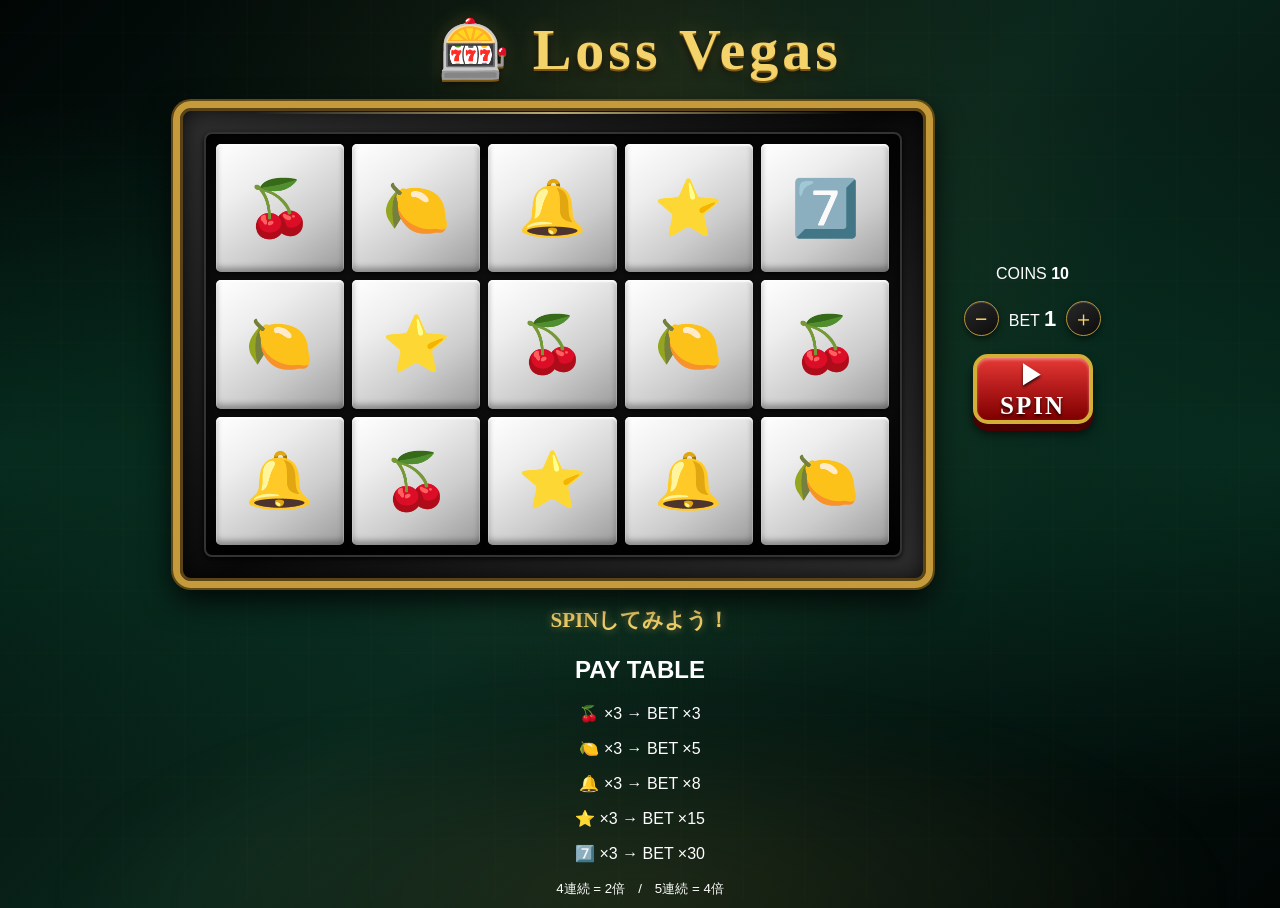
==== commit 3d855c19: "Add files via upload" ====
--- a/index.html
+++ b/index.html
@@ -19,7 +19,7 @@
         <!-- =========================
              タイトル
         ========================== -->
-        <h1>🎰 FESTIVAL SLOT</h1>
+        <h1>🎰 Loss Vegas</h1>
 
 
         <!-- =========================
--- a/style.css
+++ b/style.css
@@ -1226,4 +1226,26 @@
         font-size: 11px;
     }
 
+}
+.gameClear {
+    font-size: 30px;
+    font-weight: bold;
+    color: #ffd700;
+
+    text-shadow:
+        0 0 5px #fff,
+        0 0 15px #ffd700,
+        0 0 30px #ff9800;
+
+    animation: clearFlash 0.8s infinite alternate;
+}
+
+@keyframes clearFlash {
+    from {
+        transform: scale(1);
+    }
+
+    to {
+        transform: scale(1.08);
+    }
 }
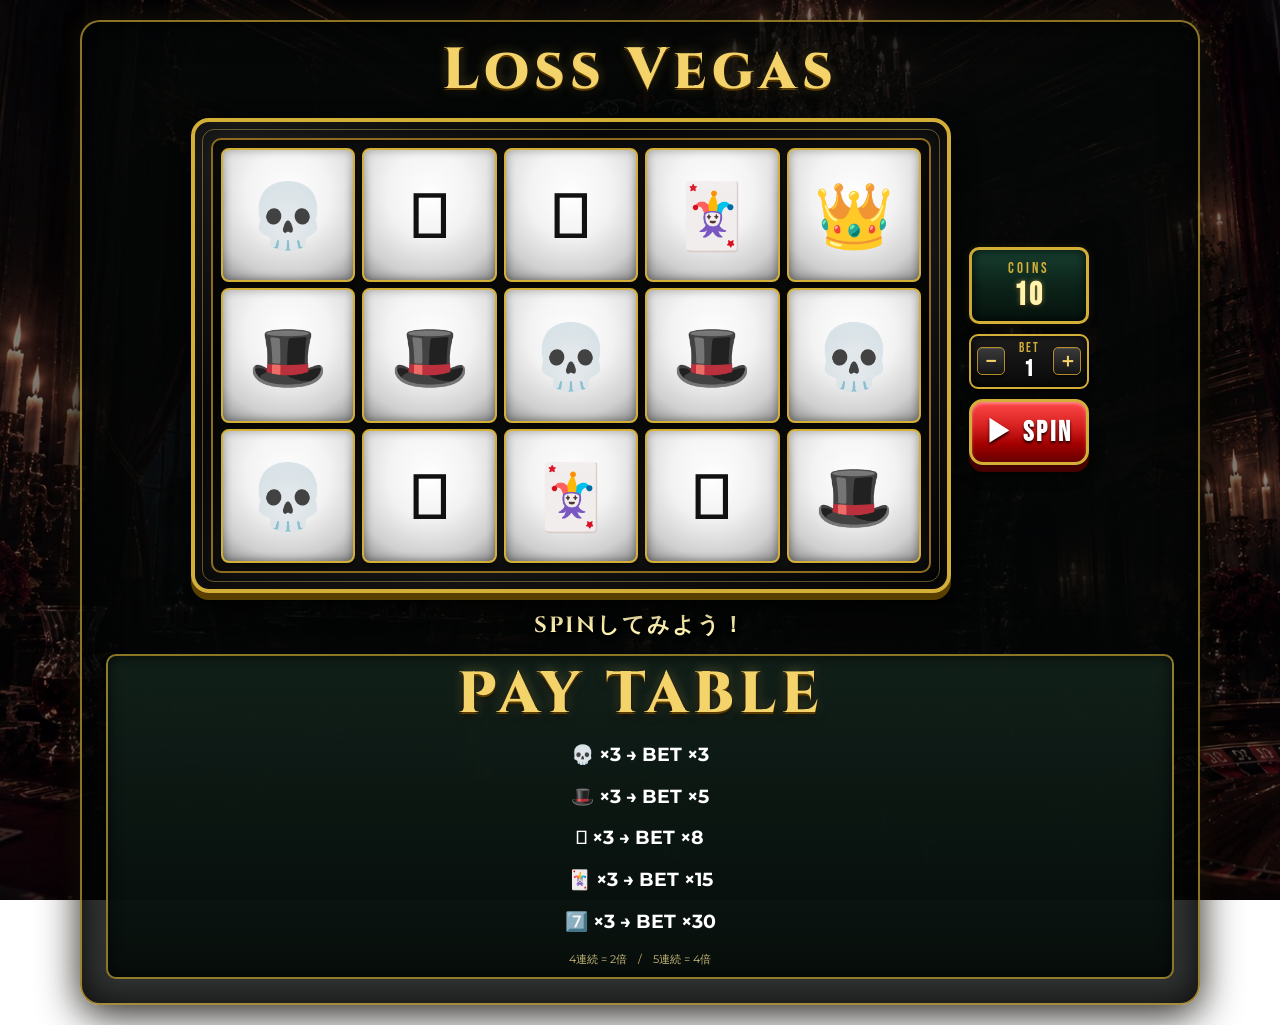
==== commit 3dff5861: "Add files via upload" ====
--- a/index.html
+++ b/index.html
@@ -1,5 +1,6 @@
 <!DOCTYPE html>
 <html lang="ja">
+
 
 <head>
     <meta charset="UTF-8">
@@ -10,6 +11,9 @@
     <title>Festival Slot</title>
 
     <link rel="stylesheet" href="style.css">
+    <link rel="preconnect" href="https://fonts.googleapis.com">
+    <link rel="preconnect" href="https://fonts.gstatic.com" crossorigin>
+    <link href="https://fonts.googleapis.com/css2?family=Bebas+Neue&family=Cinzel:wght@600;700;800&family=Montserrat:wght@500;600;700;800&display=swap" rel="stylesheet">
 </head>
 
 <body>
@@ -19,7 +23,7 @@
         <!-- =========================
              タイトル
         ========================== -->
-        <h1>🎰 Loss Vegas</h1>
+        <h1>Loss Vegas</h1>
 
 
         <!-- =========================
@@ -34,37 +38,37 @@
 
                     <!-- 1列目 -->
                     <div class="reelColumn">
-                        <div class="reel" id="reel1-1">🍒</div>
-                        <div class="reel" id="reel1-2">🍋</div>
-                        <div class="reel" id="reel1-3">🔔</div>
+                        <div class="reel" id="reel1-1">💀</div>
+                        <div class="reel" id="reel1-2">🎩</div>
+                        <div class="reel" id="reel1-3">💀</div>
                     </div>
 
                     <!-- 2列目 -->
                     <div class="reelColumn">
-                        <div class="reel" id="reel2-1">🍋</div>
-                        <div class="reel" id="reel2-2">⭐</div>
-                        <div class="reel" id="reel2-3">🍒</div>
+                        <div class="reel" id="reel2-1">🪎</div>
+                        <div class="reel" id="reel2-2">🎩</div>
+                        <div class="reel" id="reel2-3">🪎</div>
                     </div>
 
                     <!-- 3列目 -->
                     <div class="reelColumn">
-                        <div class="reel" id="reel3-1">🔔</div>
-                        <div class="reel" id="reel3-2">🍒</div>
-                        <div class="reel" id="reel3-3">⭐</div>
+                        <div class="reel" id="reel3-1">🪎</div>
+                        <div class="reel" id="reel3-2">💀</div>
+                        <div class="reel" id="reel3-3">🃏</div>
                     </div>
 
                     <!-- 4列目 -->
                     <div class="reelColumn">
-                        <div class="reel" id="reel4-1">⭐</div>
-                        <div class="reel" id="reel4-2">🍋</div>
-                        <div class="reel" id="reel4-3">🔔</div>
+                        <div class="reel" id="reel4-1">🃏</div>
+                        <div class="reel" id="reel4-2">🎩</div>
+                        <div class="reel" id="reel4-3">🪎</div>
                     </div>
 
                     <!-- 5列目 -->
                     <div class="reelColumn">
-                        <div class="reel" id="reel5-1">7️⃣</div>
-                        <div class="reel" id="reel5-2">🍒</div>
-                        <div class="reel" id="reel5-3">🍋</div>
+                        <div class="reel" id="reel5-1">👑</div>
+                        <div class="reel" id="reel5-2">💀</div>
+                        <div class="reel" id="reel5-3">🎩</div>
                     </div>
 
                 </div>
@@ -164,17 +168,17 @@
         ========================== -->
         <section class="payout">
 
-            <h2>PAY TABLE</h2>
+            <h1>PAY TABLE</h1>
 
-            <p>🍒 ×3 → BET ×3</p>
+            <h3>💀 ×3 → BET ×3</h3>
 
-            <p>🍋 ×3 → BET ×5</p>
+            <h3>🎩 ×3 → BET ×5</h3>
 
-            <p>🔔 ×3 → BET ×8</p>
+            <h3>🪎 ×3 → BET ×8</h3>
 
-            <p>⭐ ×3 → BET ×15</p>
+            <h3>🃏 ×3 → BET ×15</h3>
 
-            <p>7️⃣ ×3 → BET ×30</p>
+            <h3>7️⃣ ×3 → BET ×30</h3>
 
             <small>
                 4連続 = 2倍　/　5連続 = 4倍
--- a/style.css
+++ b/style.css
@@ -1,12 +1,19 @@
-/* =========================================
+/* =========================================================
    FESTIVAL SLOT
-   Casino Style CSS
-========================================= */
-
-
-/* =========================================
+   Luxury Casino Style
+   ========================================================= */
+
+
+/* =========================================================
+   Google Fonts
+   ========================================================= */
+
+@import url('https://fonts.googleapis.com/css2?family=Bebas+Neue&family=Cinzel:wght@600;700;800&family=Montserrat:wght@500;600;700;800&display=swap');
+
+
+/* =========================================================
    RESET
-========================================= */
+   ========================================================= */
 
 * {
     box-sizing: border-box;
@@ -21,1075 +28,1020 @@
 }
 
 
-/* =========================================
+/* =========================================================
    BODY
-========================================= */
+   ========================================================= */
 
 body {
     min-height: 100vh;
 
+    /* あなたが送ってくれた背景画像 */
+    background-image:
+        linear-gradient(
+            rgba(0, 0, 0, 0.42),
+            rgba(0, 0, 0, 0.55)
+        ),
+        url("bg.jpg");
+
+    background-size: cover;
+    background-position: center center;
+    background-repeat: no-repeat;
+    background-attachment: fixed;
+
+    color: white;
+
+    font-family: "Montserrat", Arial, sans-serif;
+
+    overflow-x: hidden;
+}
+
+
+/* =========================================================
+   GAME CONTAINER
+   ========================================================= */
+
+.game {
+    position: relative;
+    z-index: 1;
+
+    width: min(1120px, 94vw);
+
+    margin: 20px auto;
+    padding: 20px 24px 24px;
+
+    text-align: center;
+
+    background:
+        linear-gradient(
+            rgba(5, 8, 7, 0.72),
+            rgba(2, 5, 4, 0.82)
+        );
+
+    border: 2px solid rgba(212, 175, 55, 0.65);
+
+    border-radius: 20px;
+
+    box-shadow:
+        0 10px 40px rgba(0, 0, 0, 0.85),
+        inset 0 0 35px rgba(0, 0, 0, 0.8),
+        0 0 25px rgba(212, 175, 55, 0.12);
+}
+
+
+/* =========================================================
+   TITLE
+   ========================================================= */
+
+.game h1 {
+    margin: 0 0 18px;
+
+    font-family: "Cinzel", Georgia, serif;
+
+    font-size: clamp(32px, 5vw, 58px);
+
+    font-weight: 800;
+
+    letter-spacing: 5px;
+
+    color: #f5d36b;
+
+    text-shadow:
+        0 2px 0 #5c3b00,
+        0 4px 8px rgba(0, 0, 0, 0.95),
+        0 0 12px rgba(245, 211, 107, 0.35);
+
+    line-height: 1;
+}
+
+
+/* =========================================================
+   SLOT AREA
+   ========================================================= */
+
+.slotArea {
+    width: 100%;
+
     display: flex;
+
     justify-content: center;
     align-items: center;
 
-    font-family: Arial, Helvetica, sans-serif;
-
-    color: #ffffff;
-
-    overflow-x: hidden;
-
+    gap: 18px;
+}
+
+
+/* =========================================================
+   SLOT MACHINE
+   ========================================================= */
+
+.slotMachine {
     position: relative;
 
-    /* 高級カジノ風の背景 */
-    background:
-        radial-gradient(
-            ellipse at 50% 20%,
-            rgba(190, 150, 55, 0.18) 0%,
-            rgba(190, 150, 55, 0.05) 25%,
-            transparent 55%
-        ),
-
-        radial-gradient(
-            ellipse at 0% 50%,
-            rgba(12, 92, 61, 0.35) 0%,
-            transparent 55%
-        ),
-
-        radial-gradient(
-            ellipse at 100% 50%,
-            rgba(12, 92, 61, 0.35) 0%,
-            transparent 55%
-        ),
-
-        linear-gradient(
-            135deg,
-            #010605 0%,
-            #04140f 25%,
-            #09261c 50%,
-            #04140f 75%,
-            #010605 100%
-        );
-}
-
-
-/* =========================================
-   BACKGROUND DECORATION
-========================================= */
-
-body::before {
-    content: "";
-
-    position: fixed;
-
-    inset: 0;
-
-    pointer-events: none;
-
-    background:
-        repeating-linear-gradient(
-            90deg,
-            transparent 0px,
-            transparent 60px,
-            rgba(255, 215, 100, 0.025) 61px,
-            transparent 62px
-        ),
-
-        repeating-linear-gradient(
-            0deg,
-            transparent 0px,
-            transparent 60px,
-            rgba(255, 215, 100, 0.018) 61px,
-            transparent 62px
-        );
-
-    z-index: 0;
-}
-
-
-/* =========================================
-   BOTTOM LIGHT
-========================================= */
-
-body::after {
-    content: "";
-
-    position: fixed;
-
-    left: 50%;
-    bottom: -25vh;
-
-    width: 100vw;
-    height: 50vh;
-
-    transform: translateX(-50%);
-
-    pointer-events: none;
-
-    background:
-        radial-gradient(
-            ellipse,
-            rgba(205, 165, 65, 0.13),
-            transparent 65%
-        );
-
-    filter: blur(25px);
-
-    z-index: 0;
-}
-
-
-/* =========================================
-   GAME
-========================================= */
-
-.game {
-    position: relative;
-
-    z-index: 1;
-
-    width: min(1100px, 96vw);
-
-    text-align: center;
-
-    padding: 10px;
-}
-
-
-/* =========================================
-   TITLE
-========================================= */
-
-h1 {
-    margin: 5px 0 18px;
-
-    font-family: Georgia, "Times New Roman", serif;
-
-    font-size: clamp(30px, 5vw, 58px);
-
-    font-weight: bold;
-
-    letter-spacing: 4px;
-
-    color: #f5d36b;
-
-    text-shadow:
-        0 2px 0 #7b5815,
-        0 4px 12px rgba(0, 0, 0, 0.9),
-        0 0 18px rgba(245, 211, 107, 0.25);
-}
-
-
-/* =========================================
-   COINS / BET INFORMATION
-========================================= */
-
-.info {
-    display: flex;
-
-    justify-content: center;
-
-    align-items: center;
-
-    gap: 12px;
-
-    margin-bottom: 18px;
-}
-
-
-.infoBox {
-    min-width: 145px;
-
-    padding: 9px 20px;
+    width: min(760px, 78vw);
+
+    padding: 16px;
 
     background:
         linear-gradient(
             145deg,
-            #1d332a,
-            #0b1813
+            #252525 0%,
+            #090909 30%,
+            #1a1a1a 65%,
+            #050505 100%
         );
 
-    border: 2px solid #c9a84e;
-
-    border-radius: 8px;
+    border: 4px solid #d4af37;
+
+    border-radius: 18px;
 
     box-shadow:
-        inset 0 1px 0 rgba(255,255,255,0.15),
-        inset 0 -8px 15px rgba(0,0,0,0.25),
-        0 5px 15px rgba(0,0,0,0.55);
-}
-
-
-.infoTitle {
-    margin-bottom: 2px;
-
-    font-size: 11px;
-
-    letter-spacing: 2px;
-
-    color: #d8bd69;
-}
-
-
-.infoValue {
-    font-family: Georgia, "Times New Roman", serif;
-
-    font-size: 24px;
-
-    font-weight: bold;
-
-    color: #fff4bd;
-
-    text-shadow:
-        0 0 7px rgba(255, 230, 140, 0.25);
-}
-
-
-/* =========================================
-   SLOT AREA
-========================================= */
-
-.slotArea {
-    display: flex;
-
-    justify-content: center;
-
-    align-items: center;
-
-    gap: 25px;
+        0 7px 0 #5a4000,
+        0 12px 25px rgba(0, 0, 0, 0.9),
+        inset 0 0 15px rgba(255, 255, 255, 0.06),
+        inset 0 0 35px rgba(0, 0, 0, 0.95);
+}
+
+
+/* =========================================================
+   GOLD INNER FRAME
+   ========================================================= */
+
+.slotMachine::before {
+    content: "";
+
+    position: absolute;
+
+    inset: 7px;
+
+    border: 1px solid rgba(255, 220, 100, 0.35);
+
+    border-radius: 12px;
+
+    pointer-events: none;
+
+    z-index: 5;
+}
+
+
+/* =========================================================
+   REELS AREA
+   ========================================================= */
+
+.reels {
+    position: relative;
+
+    display: grid;
+
+    grid-template-columns:
+        repeat(5, 1fr);
+
+    gap: 7px;
 
     width: 100%;
 
-    margin: 0 auto;
-}
-
-
-/* =========================================
-   SLOT MACHINE
-========================================= */
-
-.slotMachine {
-    position: relative;
-
-    width: min(760px, 78vw);
-
-    padding: 24px;
+    padding: 8px;
 
     background:
         linear-gradient(
-            145deg,
-            #303030 0%,
-            #161616 35%,
-            #090909 50%,
-            #1c1c1c 70%,
-            #303030 100%
+            180deg,
+            #111 0%,
+            #050505 50%,
+            #151515 100%
         );
 
-    border: 7px solid #c49a3a;
-
-    border-radius: 18px;
+    border: 2px solid #8d6b1f;
+
+    border-radius: 10px;
 
     box-shadow:
-
-        /* 金色の外側 */
-        0 0 0 2px #604915,
-
-        /* 本体の影 */
-        0 12px 30px rgba(0,0,0,0.85),
-
-        /* 内側 */
-        inset 0 0 0 3px #594317,
-
-        inset 0 0 25px rgba(0,0,0,0.9);
-}
-
-
-/* 上部の金属っぽい光 */
-
-.slotMachine::before {
+        inset 0 0 20px rgba(0, 0, 0, 0.95);
+}
+
+
+/* =========================================================
+   REEL COLUMN
+   ========================================================= */
+
+.reelColumn {
+    display: flex;
+
+    flex-direction: column;
+
+    gap: 6px;
+
+    min-width: 0;
+}
+
+
+/* =========================================================
+   INDIVIDUAL REEL
+   ========================================================= */
+
+.reel {
+    position: relative;
+
+    display: flex;
+
+    justify-content: center;
+    align-items: center;
+
+    width: 100%;
+
+    aspect-ratio: 1 / 1;
+
+    min-height: 0;
+
+    background:
+        radial-gradient(
+            circle at 50% 35%,
+            #ffffff 0%,
+            #f2f2f2 40%,
+            #cfcfcf 75%,
+            #929292 100%
+        );
+
+    border: 2px solid #d4af37;
+
+    border-radius: 8px;
+
+    color: #111;
+
+    font-size: clamp(32px, 5vw, 65px);
+
+    line-height: 1;
+
+    text-align: center;
+
+    overflow: hidden;
+
+    box-shadow:
+        inset 0 0 10px rgba(0, 0, 0, 0.45),
+        0 2px 5px rgba(0, 0, 0, 0.8);
+}
+
+
+/* =========================================================
+   REEL HIGHLIGHT
+   ========================================================= */
+
+.reel::after {
     content: "";
 
     position: absolute;
 
-    top: 4px;
-    left: 10%;
-
-    width: 80%;
-    height: 2px;
+    top: 0;
+    left: 0;
+
+    width: 100%;
+    height: 35%;
 
     background:
         linear-gradient(
-            90deg,
-            transparent,
-            rgba(255,235,160,0.7),
-            transparent
+            rgba(255, 255, 255, 0.3),
+            rgba(255, 255, 255, 0)
         );
 
     pointer-events: none;
 }
 
 
-/* =========================================
-   REELS
-========================================= */
-
-.reels {
-    display: grid;
-
-    grid-template-columns:
-        repeat(5, 1fr);
-
-    gap: 8px;
-
-    padding: 10px;
+/* =========================================================
+   PAYLINE SVG
+   ========================================================= */
+
+.paylineLayer {
+    position: absolute;
+
+    inset: 0;
+
+    width: 100%;
+    height: 100%;
+
+    pointer-events: none;
+
+    z-index: 10;
+
+    overflow: visible;
+}
+
+
+/* =========================================================
+   PAYLINE STYLE
+   ========================================================= */
+
+.paylineLayer polyline {
+    fill: none;
+
+    stroke: #ffd700;
+
+    stroke-width: 5;
+
+    stroke-linecap: round;
+    stroke-linejoin: round;
+
+    filter:
+        drop-shadow(0 0 4px #fff)
+        drop-shadow(0 0 8px #ffd700);
+
+    animation: paylineFlash 0.7s ease-in-out infinite alternate;
+}
+
+
+@keyframes paylineFlash {
+    from {
+        opacity: 0.65;
+    }
+
+    to {
+        opacity: 1;
+    }
+}
+
+
+/* =========================================================
+   SIDE CONTROL
+   ========================================================= */
+
+.sideControl {
+    display: flex;
+
+    flex-direction: column;
+
+    justify-content: center;
+    align-items: center;
+
+    gap: 10px;
+
+    flex-shrink: 0;
+}
+
+
+/* =========================================================
+   COINS BOX
+   ========================================================= */
+
+.sideCoins {
+    width: 120px;
+
+    padding: 9px 8px;
 
     background:
         linear-gradient(
-            #050505,
-            #111,
-            #030303
+            180deg,
+            #173e2f 0%,
+            #0c241a 50%,
+            #06120d 100%
         );
 
-    border: 2px solid #333;
-
-    border-radius: 8px;
+    border: 3px solid #d4af37;
+
+    border-radius: 10px;
 
     box-shadow:
-        inset 0 0 20px #000,
-        0 2px 5px rgba(0,0,0,0.8);
-}
-
-
-/* =========================================
-   REEL COLUMN
-========================================= */
-
-.reelColumn {
+        0 4px 8px rgba(0, 0, 0, 0.7),
+        inset 0 0 10px rgba(0, 0, 0, 0.8),
+        0 0 8px rgba(212, 175, 55, 0.15);
+
+    text-align: center;
+}
+
+
+.sideCoins span {
+    display: block;
+
+    font-family: "Bebas Neue", sans-serif;
+
+    color: #d4af37;
+
+    font-size: 15px;
+
+    letter-spacing: 3px;
+}
+
+
+.sideCoins strong {
+    display: block;
+
+    margin-top: 2px;
+
+    font-family: "Bebas Neue", sans-serif;
+
+    color: #fff3ae;
+
+    font-size: 32px;
+
+    line-height: 1;
+
+    letter-spacing: 2px;
+
+    text-shadow:
+        0 0 5px rgba(255, 215, 100, 0.5),
+        0 2px 3px rgba(0, 0, 0, 0.9);
+}
+
+
+/* =========================================================
+   BET CONTROL
+   ========================================================= */
+
+.betControls {
+    width: 120px;
+
+    padding: 6px;
+
     display: flex;
 
-    flex-direction: column;
-
-    gap: 8px;
-}
-
-
-/* =========================================
-   REEL
-========================================= */
-
-.reel {
-    aspect-ratio: 1 / 1;
-
-    display: flex;
-
-    justify-content: center;
-
+    justify-content: space-between;
     align-items: center;
-
-    overflow: hidden;
 
     background:
         linear-gradient(
-            145deg,
-            #ffffff 0%,
-            #eeeeee 30%,
-            #cccccc 65%,
-            #9b9b9b 100%
+            180deg,
+            #1d1d1d,
+            #090909
         );
 
+    border: 2px solid #d4af37;
+
+    border-radius: 9px;
+
+    box-shadow:
+        inset 0 0 8px rgba(0, 0, 0, 0.9),
+        0 3px 7px rgba(0, 0, 0, 0.7);
+}
+
+
+.betControls div {
+    color: #d4af37;
+
+    font-family: "Bebas Neue", sans-serif;
+
+    font-size: 13px;
+
+    letter-spacing: 2px;
+
+    line-height: 1;
+
+    text-align: center;
+}
+
+
+.betControls strong {
+    display: block;
+
+    margin-top: 3px;
+
+    color: white;
+
+    font-family: "Bebas Neue", sans-serif;
+
+    font-size: 23px;
+
+    letter-spacing: 1px;
+}
+
+
+/* =========================================================
+   BET + / -
+   ========================================================= */
+
+.betControls button {
+    width: 28px;
+    height: 28px;
+
+    padding: 0;
+
+    border: 1px solid #b58c27;
+
     border-radius: 5px;
 
-    font-size: clamp(30px, 5vw, 55px);
-
-    color: #111;
+    background:
+        linear-gradient(
+            180deg,
+            #3a3a3a,
+            #151515
+        );
+
+    color: #f5d36b;
+
+    font-size: 19px;
+
+    font-weight: bold;
+
+    cursor: pointer;
 
     box-shadow:
-        inset 0 2px 2px rgba(255,255,255,0.9),
-        inset 0 -4px 6px rgba(0,0,0,0.35),
-        0 2px 5px rgba(0,0,0,0.75);
+        0 2px 3px rgba(0, 0, 0, 0.7),
+        inset 0 1px rgba(255, 255, 255, 0.12);
 
     transition:
         transform 0.08s,
-        filter 0.08s;
-}
-
-
-/* =========================================
-   SPINNING
-========================================= */
-
-.reel.spinning {
-    filter: blur(2px);
-
-    transform: translateY(5px);
-
-    box-shadow:
-        inset 0 0 15px rgba(0,0,0,0.55),
-        0 0 5px rgba(255,255,255,0.15);
-}
-
-
-/* =========================================
-   PAYLINE SVG
-========================================= */
-
-.paylineLayer {
-    position: absolute;
-
-    inset: 0;
-
-    width: 100%;
-    height: 100%;
-
-    pointer-events: none;
-
-    overflow: visible;
-
-    z-index: 10;
-}
-
-
-.paylineLayer polyline {
-    fill: none;
-
-    stroke: #ffe27a;
-
-    stroke-width: 7;
-
-    stroke-linecap: round;
-
-    stroke-linejoin: round;
-
-    filter:
-        drop-shadow(0 0 4px #ffffff)
-        drop-shadow(0 0 9px #e1b83c);
-
-    stroke-dasharray: 1000;
-
-    stroke-dashoffset: 1000;
-
-    animation:
-        lineShoot 0.5s ease forwards;
-}
-
-
-@keyframes lineShoot {
-
-    to {
-        stroke-dashoffset: 0;
-    }
-}
-
-
-/* =========================================
-   SIDE CONTROL
-========================================= */
-
-.sideControl {
-    display: flex;
-
-    flex-direction: column;
-
-    justify-content: center;
-
-    align-items: center;
-
-    gap: 18px;
-
-    min-width: 150px;
-}
-
-
-/* =========================================
-   BET BOX
-========================================= */
-
-.betBox {
-    padding: 11px 16px;
-
+        background 0.1s;
+}
+
+
+.betControls button:hover {
     background:
         linear-gradient(
-            145deg,
-            #292929,
-            #111111
+            180deg,
+            #555,
+            #222
         );
-
-    border: 2px solid #c49a3a;
-
-    border-radius: 10px;
-
-    box-shadow:
-        inset 0 1px rgba(255,255,255,0.12),
-        0 6px 15px rgba(0,0,0,0.65);
-}
-
-
-.betTitle {
-    margin-bottom: 7px;
-
-    font-family: Georgia, "Times New Roman", serif;
-
-    font-size: 13px;
-
-    letter-spacing: 3px;
-
-    color: #d8b858;
-}
-
-
-/* =========================================
-   BET CONTROLS
-========================================= */
-
-.betControls {
-    display: flex;
-
-    justify-content: center;
-
-    align-items: center;
-
-    gap: 10px;
-}
-
-
-.betControls button {
-    width: 35px;
-    height: 35px;
-
-    display: flex;
-
-    justify-content: center;
-
-    align-items: center;
-
-    padding: 0;
-
-    border: 1px solid #b99339;
-
-    border-radius: 50%;
+}
+
+
+.betControls button:active {
+    transform: translateY(2px);
+}
+
+
+/* =========================================================
+   SPIN BUTTON
+   ========================================================= */
+
+#spinButton {
+    position: relative;
+
+    width: 120px;
+    height: 66px;
+
+    border: 3px solid #d4af37;
+
+    border-radius: 14px;
 
     background:
         linear-gradient(
-            145deg,
-            #292929,
-            #0c0c0c
+            180deg,
+            #ff4747 0%,
+            #d51f1f 42%,
+            #a30000 70%,
+            #680000 100%
         );
 
-    color: #f5d36b;
-
-    font-size: 21px;
+    color: white;
+
+    font-family: "Bebas Neue", sans-serif;
+
+    font-size: 28px;
+
+    font-weight: bold;
+
+    letter-spacing: 3px;
+
+    text-shadow:
+        0 2px 3px rgba(0, 0, 0, 0.9);
 
     cursor: pointer;
 
     box-shadow:
-        inset 0 1px rgba(255,255,255,0.15),
-        0 3px 6px rgba(0,0,0,0.5);
-
-    transition: 0.12s;
-}
-
-
-.betControls button:hover {
-    background: #30260f;
-
-    transform: scale(1.05);
-}
-
-
-.betControls button:active {
-    transform: scale(0.92);
-}
-
-
-#betControlValue {
-    min-width: 30px;
-
-    font-size: 22px;
-
-    font-weight: bold;
-
-    color: #ffffff;
-}
-
-
-/* =========================================
-   SPIN BUTTON
-========================================= */
-
-#spinButton {
-    width: 120px;
-    height: 70px;
-
-    border-radius: 15px;
-    border: 4px solid #d4af37;
-
-    background: linear-gradient(
-        to bottom,
-        #e53935 0%,
-        #b71c1c 45%,
-        #7f0000 100%
-    );
-
-    color: #fff;
-    font-family: Georgia, "Times New Roman", serif;
-    font-size: 25px;
-    font-weight: bold;
-    letter-spacing: 2px;
-
-    text-shadow:
-        0 2px 3px rgba(0,0,0,0.8);
-
-    box-shadow:
-        0 7px 0 #4a0000,
-        0 9px 12px rgba(0,0,0,0.7),
-        inset 0 2px 3px rgba(255,255,255,0.35);
-
-    cursor: pointer;
+        0 7px 0 #450000,
+        0 10px 13px rgba(0, 0, 0, 0.8),
+        inset 0 2px 3px rgba(255, 255, 255, 0.35);
 
     transition:
         transform 0.08s,
-        box-shadow 0.08s;
-}
-
-/* マウスを乗せたとき */
+        box-shadow 0.08s,
+        filter 0.15s;
+}
+
+
 #spinButton:hover {
-    background: linear-gradient(
-        to bottom,
-        #ff4b48 0%,
-        #d32f2f 45%,
-        #9b0000 100%
-    );
+    filter: brightness(1.12);
 
     box-shadow:
-        0 7px 0 #4a0000,
-        0 10px 18px rgba(0,0,0,0.8),
-        0 0 15px rgba(255,60,60,0.5),
-        inset 0 2px 3px rgba(255,255,255,0.4);
-}
-
-/* 押した瞬間 */
+        0 7px 0 #450000,
+        0 12px 18px rgba(0, 0, 0, 0.85),
+        0 0 15px rgba(255, 50, 50, 0.35),
+        inset 0 2px 3px rgba(255, 255, 255, 0.4);
+}
+
+
 #spinButton:active {
     transform: translateY(6px);
 
     box-shadow:
-        0 1px 0 #4a0000,
-        0 3px 6px rgba(0,0,0,0.7),
-        inset 0 2px 4px rgba(0,0,0,0.3);
-}
-
-.spinButton:hover {
-    filter: brightness(1.15);
-
-    transform: scale(1.03);
-}
-
-
-.spinButton:active {
-    transform: translateY(6px);
+        0 1px 0 #450000,
+        0 4px 6px rgba(0, 0, 0, 0.8),
+        inset 0 2px 4px rgba(0, 0, 0, 0.3);
+}
+
+
+#spinButton:disabled {
+    opacity: 0.45;
+
+    cursor: not-allowed;
+
+    filter: grayscale(0.5);
+
+    transform: none;
+}
+
+
+/* =========================================================
+   RESULT
+   ========================================================= */
+
+.result {
+    min-height: 38px;
+
+    margin: 13px 0 10px;
+
+    display: flex;
+
+    justify-content: center;
+    align-items: center;
+
+    color: #fff2b0;
+
+    font-family: "Cinzel", Georgia, serif;
+
+    font-size: clamp(15px, 2vw, 22px);
+
+    font-weight: 700;
+
+    letter-spacing: 2px;
+
+    text-shadow:
+        0 2px 5px rgba(0, 0, 0, 0.9);
+}
+
+
+/* =========================================================
+   COIN JUMP
+   ========================================================= */
+
+.coin-jump {
+    animation: coinJump 0.5s ease;
+}
+
+
+@keyframes coinJump {
+    0% {
+        transform: scale(1);
+    }
+
+    35% {
+        transform: scale(1.35);
+    }
+
+    60% {
+        transform: scale(0.95);
+    }
+
+    100% {
+        transform: scale(1);
+    }
+}
+
+
+/* =========================================================
+   GAME CLEAR
+   ========================================================= */
+
+.gameClear {
+    color: #ffd700;
+
+    font-family: "Cinzel", Georgia, serif;
+
+    font-size: clamp(24px, 4vw, 42px);
+
+    font-weight: 800;
+
+    letter-spacing: 3px;
+
+    text-shadow:
+        0 0 5px white,
+        0 0 12px #ffd700,
+        0 0 25px #ff9800;
+
+    animation:
+        clearFlash 0.8s infinite alternate;
+}
+
+
+@keyframes clearFlash {
+    from {
+        transform: scale(1);
+    }
+
+    to {
+        transform: scale(1.06);
+    }
+}
+
+
+/* =========================================================
+   PAY TABLE
+   ========================================================= */
+
+.payout {
+    width: 100%;
+
+    margin-top: 8px;
+
+    padding: 10px 14px;
+
+    background:
+        linear-gradient(
+            180deg,
+            rgba(19, 35, 28, 0.9),
+            rgba(5, 12, 9, 0.95)
+        );
+
+    border: 2px solid rgba(212, 175, 55, 0.65);
+
+    border-radius: 10px;
 
     box-shadow:
-
-        inset 0 4px 8px rgba(255,255,255,0.2),
-
-        inset 0 -5px 10px rgba(0,0,0,0.6),
-
-        0 2px 0 #5c4316;
-}
-
-
-.spinButton:disabled {
-    filter: grayscale(0.7);
-
-    opacity: 0.6;
-
-    cursor: not-allowed;
-}
-
-
-/* =========================================
-   RESULT
-========================================= */
-
-#result {
-    margin-top: 18px;
-
-    min-height: 30px;
-
-    font-family: Georgia, "Times New Roman", serif;
-
-    font-size: 21px;
-
-    font-weight: bold;
-
-    color: #f5d36b;
+        inset 0 0 15px rgba(0, 0, 0, 0.7);
+}
+
+
+.payout h2 {
+    margin: 0 0 6px;
+
+    color: #d4af37;
+
+    font-family: "Cinzel", Georgia, serif;
+
+    font-size: 18px;
+
+    font-weight: 800;
+
+    letter-spacing: 3px;
 
     text-shadow:
-        0 0 8px rgba(245,211,107,0.5);
-}
-
-
-/* =========================================
-   COIN JUMP
-========================================= */
-
-.coinJump {
-    animation:
-        coinJump 0.45s ease;
-}
-
-spinButton {
-    width: 120px;
-    height: 70px;
-
-    border-radius: 15px;
-    border: 4px solid #d4af37;
-
-    background: linear-gradient(
-        to bottom,
-        #e53935 0%,
-        #b71c1c 45%,
-        #7f0000 100%
-    );
-
-    color: #fff;
-    font-family: Georgia, "Times New Roman", serif;
-    font-size: 25px;
-    font-weight: bold;
-    letter-spacing: 2px;
-
-    text-shadow:
-        0 2px 3px rgba(0,0,0,0.8);
-
-    box-shadow:
-        0 7px 0 #4a0000,
-        0 9px 12px rgba(0,0,0,0.7),
-        inset 0 2px 3px rgba(255,255,255,0.35);
-
-    cursor: pointer;
-
-    transition:
-        transform 0.08s,
-        box-shadow 0.08s;
-}
-
-/* マウスを乗せたとき */
-#spinButton:hover {
-    background: linear-gradient(
-        to bottom,
-        #ff4b48 0%,
-        #d32f2f 45%,
-        #9b0000 100%
-    );
-
-    box-shadow:
-        0 7px 0 #4a0000,
-        0 10px 18px rgba(0,0,0,0.8),
-        0 0 15px rgba(255,60,60,0.5),
-        inset 0 2px 3px rgba(255,255,255,0.4);
-}
-
-/* 押した瞬間 */
-#spinButton:active {
-    transform: translateY(6px);
-
-    box-shadow:
-        0 1px 0 #4a0000,
-        0 3px 6px rgba(0,0,0,0.7),
-        inset 0 2px 4px rgba(0,0,0,0.3);
-}
-
-@keyframes coinJump {
-
-    0% {
-        transform:
-            translateY(0)
-            scale(1);
-    }
-
-    40% {
-        transform:
-            translateY(-15px)
-            scale(1.15);
-    }
-
-    100% {
-        transform:
-            translateY(0)
-            scale(1);
-    }
-}
-
-
-/* =========================================
-   DESKTOP
-========================================= */
-
-@media (min-width: 701px) {
+        0 2px 4px rgba(0, 0, 0, 0.9);
+}
+
+
+.payout p {
+    display: inline-block;
+
+    margin: 2px 8px;
+
+    color: #eee;
+
+    font-family: "Montserrat", sans-serif;
+
+    font-size: 13px;
+
+    font-weight: 600;
+}
+
+
+.payout small {
+    display: block;
+
+    margin-top: 4px;
+
+    color: #c9b978;
+
+    font-family: "Montserrat", sans-serif;
+
+    font-size: 11px;
+}
+
+
+/* =========================================================
+   MOBILE LANDSCAPE
+   ========================================================= */
+
+@media (max-width: 700px) and (orientation: landscape) {
+
+    body {
+        height: 100vh;
+
+        min-height: 100vh;
+
+        overflow: hidden;
+
+        background-attachment: scroll;
+    }
+
 
     .game {
-        max-width: 1100px;
-    }
-
-}
-
-
-/* =========================================
-   TABLET / SMALL PC
-========================================= */
-
-@media (max-width: 900px) {
+        width: 100%;
+        height: 100vh;
+
+        margin: 0;
+
+        padding: 5px 8px;
+
+        display: flex;
+
+        flex-direction: column;
+
+        justify-content: center;
+        align-items: center;
+
+        border: none;
+
+        border-radius: 0;
+
+        background:
+            rgba(0, 0, 0, 0.45);
+    }
+
+
+    .game h1 {
+        font-size: 22px;
+
+        letter-spacing: 3px;
+
+        margin: 0 0 5px;
+    }
+
 
     .slotArea {
-        gap: 15px;
-    }
+        gap: 7px;
+
+        width: 100%;
+    }
+
 
     .slotMachine {
-        width: min(700px, 78vw);
-
-        padding: 15px;
-    }
+        width: min(79vw, 470px);
+
+        padding: 8px;
+
+        border-width: 3px;
+
+        border-radius: 12px;
+    }
+
+
+    .reels {
+        gap: 4px;
+
+        padding: 4px;
+    }
+
+
+    .reelColumn {
+        gap: 4px;
+    }
+
+
+    .reel {
+        font-size: clamp(24px, 7vw, 42px);
+
+        border-width: 1px;
+
+        border-radius: 5px;
+    }
+
 
     .sideControl {
-        min-width: 120px;
-    }
-
-    .spinButton {
-        width: 120px;
-        height: 120px;
-
-        font-size: 24px;
-    }
-
-}
-
-
-/* =========================================
-   SMARTPHONE LANDSCAPE
-   スマホ横向き
-========================================= */
-
-@media (max-width: 700px) and (orientation: landscape) {
-
-    body {
-        width: 100vw;
-        height: 100vh;
-        min-height: 100vh;
-
-        overflow: hidden;
-    }
-
-
-    .game {
-        width: 100vw;
-        height: 100vh;
-
-        display: flex;
-
-        flex-direction: column;
-
-        justify-content: center;
-
-        align-items: center;
+        gap: 5px;
+    }
+
+
+    .sideCoins {
+        width: 82px;
+
+        padding: 4px;
+
+        border-width: 2px;
+    }
+
+
+    .sideCoins span {
+        font-size: 9px;
+
+        letter-spacing: 2px;
+    }
+
+
+    .sideCoins strong {
+        font-size: 20px;
+    }
+
+
+    .betControls {
+        width: 82px;
 
         padding: 3px;
-    }
-
-
-    /* タイトル */
-
-    h1 {
-        margin: 0 0 4px;
-
-        font-size: 21px;
+
+        border-width: 1px;
+    }
+
+
+    .betControls button {
+        width: 21px;
+        height: 21px;
+
+        font-size: 14px;
+    }
+
+
+    .betControls div {
+        font-size: 8px;
+
+        letter-spacing: 1px;
+    }
+
+
+    .betControls strong {
+        font-size: 16px;
+    }
+
+
+    #spinButton {
+        width: 82px;
+        height: 47px;
+
+        border-width: 2px;
+
+        border-radius: 9px;
+
+        font-size: 18px;
 
         letter-spacing: 2px;
-    }
-
-
-    /* COINS / BET */
-
-    .info {
-        margin: 0 0 4px;
-
-        gap: 5px;
-    }
-
-
-    .infoBox {
-        min-width: 80px;
-
-        padding: 3px 8px;
+
+        box-shadow:
+            0 4px 0 #450000,
+            0 6px 8px rgba(0, 0, 0, 0.75);
+    }
+
+
+    #spinButton:active {
+        transform: translateY(4px);
+
+        box-shadow:
+            0 1px 0 #450000,
+            0 3px 5px rgba(0, 0, 0, 0.7);
+    }
+
+
+    .result {
+        min-height: 24px;
+
+        margin: 3px 0;
+
+        font-size: 12px;
+
+        letter-spacing: 1px;
+    }
+
+
+    .payout {
+        margin-top: 2px;
+
+        padding: 4px 7px;
 
         border-width: 1px;
-
-        border-radius: 5px;
-    }
-
-
-    .infoTitle {
+    }
+
+
+    .payout h2 {
+        font-size: 11px;
+
+        letter-spacing: 2px;
+
+        margin: 0 0 2px;
+    }
+
+
+    .payout p {
+        margin: 0 4px;
+
         font-size: 8px;
-
-        letter-spacing: 1px;
-    }
-
-
-    .infoValue {
-        font-size: 14px;
-    }
-
-
-    /* スロット＋SPIN */
-
-    .slotArea {
-        width: 100%;
-
-        display: flex;
-
-        justify-content: center;
-
-        align-items: center;
-
-        gap: 8px;
-    }
-
-
-    /* スロット本体 */
-
-    .slotMachine {
-        width: min(82vw, 560px);
-
-        padding: 6px;
-
-        border-width: 3px;
-
-        border-radius: 9px;
-    }
-
-
-    /* リール */
-
-    .reels {
-        gap: 3px;
-
-        padding: 4px;
-
-        border-width: 1px;
-    }
-
-
-    .reelColumn {
-        gap: 3px;
-    }
-
-
-    .reel {
-        font-size: clamp(20px, 6vw, 38px);
-
-        border-radius: 3px;
-    }
-
-
-    /* 右側コントロール */
-
-    .sideControl {
-        min-width: 70px;
-
-        gap: 6px;
-    }
-
-
-    /* BET */
-
-    .betBox {
-        padding: 4px 5px;
-
-        border-width: 1px;
-
-        border-radius: 6px;
-    }
-
-
-    .betTitle {
-        margin-bottom: 2px;
-
-        font-size: 9px;
-
-        letter-spacing: 1px;
-    }
-
-
-    .betControls {
-        gap: 3px;
-    }
-
-
-    .betControls button {
-        width: 22px;
-        height: 22px;
-
-        font-size: 14px;
-    }
-
-
-    #betControlValue {
-        min-width: 18px;
-
-        font-size: 13px;
-    }
-
-
-    /* SPIN */
-
-    .spinButton {
-        width: 68px;
-        height: 68px;
-
-        border-width: 3px;
-
-        font-size: 14px;
-
-        letter-spacing: 1px;
-
-        box-shadow:
-
-            inset 0 3px 5px rgba(255,255,255,0.3),
-
-            inset 0 -5px 8px rgba(0,0,0,0.6),
-
-            0 4px 0 #5c4316,
-
-            0 7px 12px rgba(0,0,0,0.7);
-    }
-
-
-    /* 結果 */
-
-    #result {
-        margin-top: 4px;
-
-        min-height: 17px;
-
-        font-size: 12px;
-    }
-
-}
-/* =========================================
-   PORTRAIT WARNING
-   スマホ縦向き → 横向きへ誘導
-========================================= */
+    }
+
+
+    .payout small {
+        margin-top: 2px;
+
+        font-size: 7px;
+    }
+}
+
+
+/* =========================================================
+   PORTRAIT MODE
+   ========================================================= */
 
 @media (max-width: 700px) and (orientation: portrait) {
 
     body {
         min-height: 100vh;
+
         overflow: hidden;
     }
+
 
     .game {
         display: none;
     }
 
+
     body::before {
-        content: "📱\A\Aスマートフォンを横向きにしてください\A\A↻ LANDSCAPE MODE";
+        content:
+            "📱\A\A"
+            "スマートフォンを横向きにしてください"
+            "\A\A"
+            "↻  LANDSCAPE MODE";
 
         white-space: pre;
 
@@ -1100,152 +1052,293 @@
         display: flex;
 
         justify-content: center;
-
         align-items: center;
-
-        text-align: center;
 
         padding: 30px;
 
         background:
             radial-gradient(
                 ellipse at center,
-                #123f30 0%,
-                #061811 55%,
-                #010504 100%
+                #35150f 0%,
+                #100807 55%,
+                #020202 100%
             );
 
         color: #f5d36b;
 
-        font-family:
-            Georgia,
-            "Times New Roman",
-            serif;
-
-        font-size: 22px;
-
-        font-weight: bold;
+        font-family: "Cinzel", Georgia, serif;
+
+        font-size: 21px;
+
+        font-weight: 700;
 
         line-height: 1.8;
 
         letter-spacing: 1px;
 
+        text-align: center;
+
         text-shadow:
-            0 2px 5px rgba(0,0,0,0.8),
-            0 0 12px rgba(245,211,107,0.25);
+            0 2px 5px rgba(0, 0, 0, 0.9),
+            0 0 12px rgba(245, 211, 107, 0.3);
 
         z-index: 9999;
     }
 }
-/* =========================================
-   VERY SHORT LANDSCAPE SCREEN
-   横向きで高さが特に小さい場合
-========================================= */
-
-@media (max-width: 700px)
-       and (orientation: landscape)
-       and (max-height: 430px) {
-
-    h1 {
+
+
+/* =========================================================
+   VERY SMALL LANDSCAPE
+   ========================================================= */
+
+@media (max-height: 430px) and (orientation: landscape) {
+
+    .game h1 {
         font-size: 18px;
 
-        margin-bottom: 2px;
-    }
-
-
-    .info {
-        margin-bottom: 2px;
+        margin-bottom: 3px;
     }
 
 
     .slotMachine {
-        width: min(78vw, 500px);
-
-        padding: 4px;
-    }
-
-
-    .reels {
-        padding: 3px;
-
-        gap: 2px;
-    }
-
-
-    .reelColumn {
-        gap: 2px;
-    }
-
-
-    .reel {
-        font-size: clamp(18px, 5vw, 32px);
-    }
-
-
-    .sideControl {
-        gap: 4px;
-    }
-
-
-    .spinButton {
-        width: 58px;
-        height: 58px;
-
-        font-size: 12px;
-    }
-
-
-    .betBox {
-        padding: 3px;
-    }
-
-
-    .betTitle {
-        font-size: 8px;
-    }
-
-
-    .betControls button {
-        width: 19px;
-        height: 19px;
-
-        font-size: 12px;
-    }
-
-
-    #betControlValue {
-        font-size: 12px;
-    }
-
-
-    #result {
-        margin-top: 2px;
-
-        min-height: 14px;
-
-        font-size: 11px;
-    }
-
-}
-.gameClear {
-    font-size: 30px;
-    font-weight: bold;
-    color: #ffd700;
-
-    text-shadow:
-        0 0 5px #fff,
-        0 0 15px #ffd700,
-        0 0 30px #ff9800;
-
-    animation: clearFlash 0.8s infinite alternate;
-}
-
-@keyframes clearFlash {
+        padding: 6px;
+    }
+
+
+    .result {
+        min-height: 18px;
+
+        margin: 1px 0;
+
+        font-size: 10px;
+    }
+
+
+    .payout {
+        padding: 2px 5px;
+    }
+
+
+    .payout h2 {
+        font-size: 9px;
+    }
+
+
+    .payout p {
+        font-size: 7px;
+    }
+
+
+    .payout small {
+        font-size: 6px;
+    }
+}
+/* =========================================================
+   REEL SPINNING EFFECT
+   ========================================================= */
+
+.reel.spinning {
+    animation: reelSpin 0.12s linear infinite;
+
+    filter: blur(2px);
+
+    transform: translateY(0);
+}
+
+
+@keyframes reelSpin {
+
+    0% {
+        transform: translateY(-12px);
+        filter: blur(3px);
+    }
+
+    25% {
+        transform: translateY(8px);
+        filter: blur(4px);
+    }
+
+    50% {
+        transform: translateY(-8px);
+        filter: blur(3px);
+    }
+
+    75% {
+        transform: translateY(10px);
+        filter: blur(4px);
+    }
+
+    100% {
+        transform: translateY(-12px);
+        filter: blur(3px);
+    }
+}
+/* =========================================================
+   WINNING PAYLINE
+   ========================================================= */
+
+.paylineLayer {
+    position: absolute;
+
+    top: 0;
+    left: 0;
+
+    width: 100%;
+    height: 100%;
+
+    pointer-events: none;
+
+    z-index: 100;
+
+    overflow: visible;
+}
+
+
+.paylineLayer .payline {
+    fill: none;
+
+    stroke: #ffd700;
+
+    stroke-width: 6;
+
+    stroke-linecap: round;
+
+    stroke-linejoin: round;
+
+    opacity: 1;
+
+    filter:
+        drop-shadow(0 0 3px #ffffff)
+        drop-shadow(0 0 7px #ffd700)
+        drop-shadow(0 0 14px rgba(255, 180, 0, 0.8));
+
+    animation:
+        paylineGlow 0.55s ease-in-out infinite alternate;
+}
+
+
+@keyframes paylineGlow {
+
     from {
+        opacity: 0.65;
+        stroke-width: 5;
+    }
+
+    to {
+        opacity: 1;
+        stroke-width: 8;
+    }
+}
+/* =========================
+   当たりライン
+========================= */
+
+.slotMachine {
+    position: relative;
+}
+
+.paylineLayer {
+    position: absolute;
+    top: 0;
+    left: 0;
+
+    width: 100%;
+    height: 100%;
+
+    z-index: 9999;
+    pointer-events: none;
+
+    overflow: visible;
+}
+/* =========================
+   滑らかな当たりライン
+========================= */
+
+.slotMachine {
+    position: relative;
+}
+
+.paylineLayer {
+    position: absolute;
+    inset: 0;
+    width: 100%;
+    height: 100%;
+
+    z-index: 9999;
+    pointer-events: none;
+    overflow: visible;
+}
+
+.paylineLayer .payline {
+    fill: none !important;
+
+    stroke: #ffd700 !important;
+    stroke-width: 7 !important;
+
+    stroke-linecap: round;
+    stroke-linejoin: round;
+
+    visibility: visible !important;
+
+    filter:
+        drop-shadow(0 0 3px #fff)
+        drop-shadow(0 0 7px #ffd700)
+        drop-shadow(0 0 15px #ff9800);
+
+    /*
+       JSが設定する値を無効化
+    */
+    stroke-dasharray: none !important;
+    stroke-dashoffset: 0 !important;
+
+    /*
+       滑らかに表示
+    */
+    opacity: 0;
+
+    animation:
+        paylineAppear 0.45s cubic-bezier(0.22, 1, 0.36, 1)
+        forwards;
+}
+
+@keyframes paylineAppear {
+    0% {
+        opacity: 0;
+        transform: scale(0.96);
+        transform-origin: center;
+        filter:
+            drop-shadow(0 0 0 transparent);
+    }
+
+    60% {
+        opacity: 1;
+        transform: scale(1.01);
+    }
+
+    100% {
+        opacity: 1;
         transform: scale(1);
-    }
-
-    to {
-        transform: scale(1.08);
+        filter:
+            drop-shadow(0 0 3px #fff)
+            drop-shadow(0 0 7px #ffd700)
+            drop-shadow(0 0 15px #ff9800);
+    }
+}
+
+@keyframes paylineAppear {
+    0% {
+        opacity: 0;
+    }
+
+    30% {
+        opacity: 0.4;
+    }
+
+    60% {
+        opacity: 1;
+    }
+
+    100% {
+        opacity: 0.9;
     }
 }
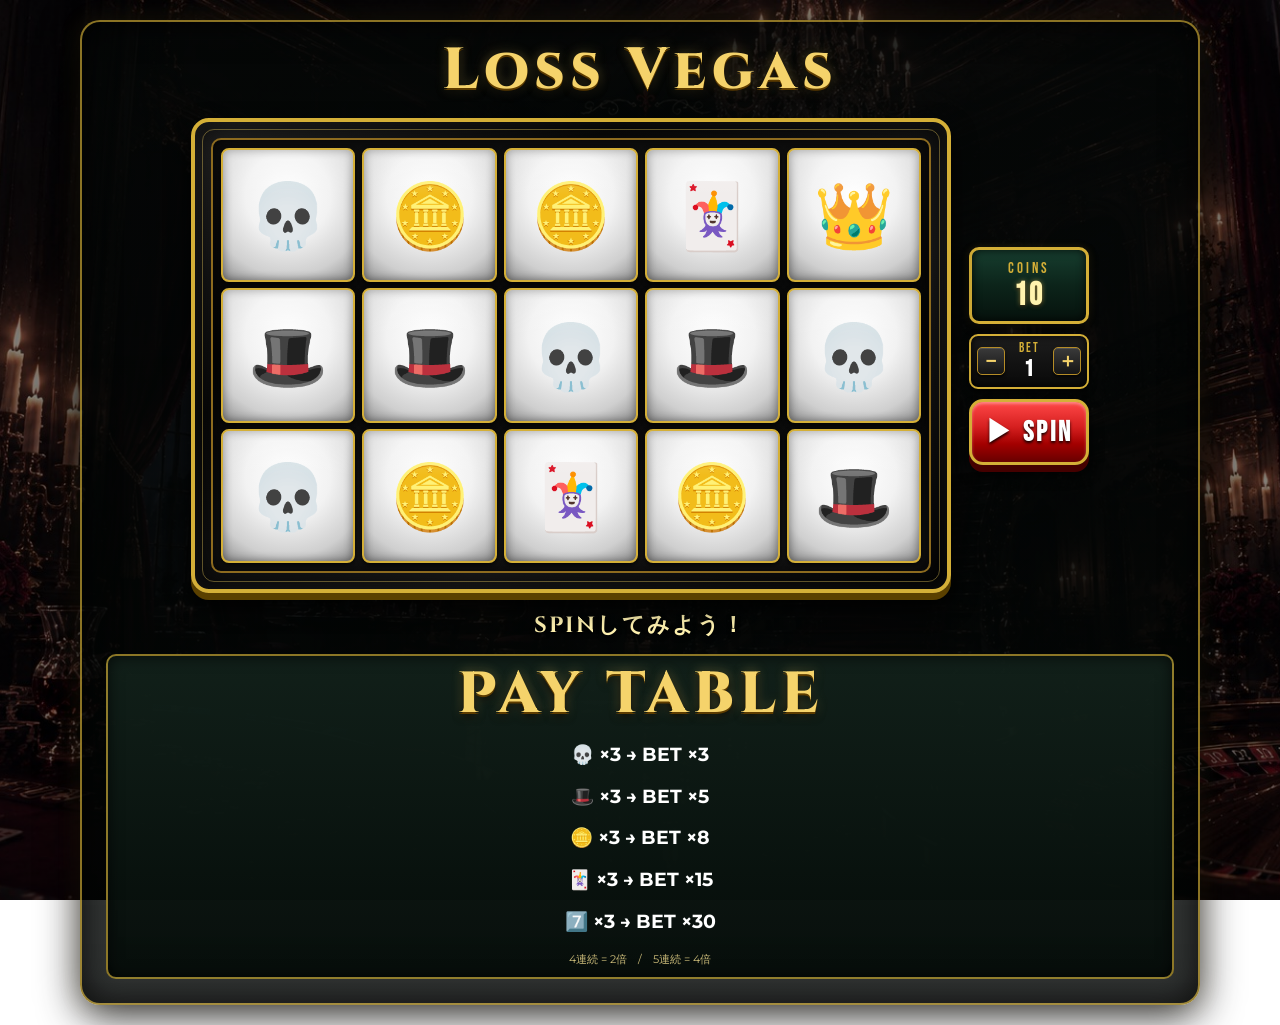
==== commit 11004514: "Add files via upload" ====
--- a/index.html
+++ b/index.html
@@ -45,14 +45,14 @@
 
                     <!-- 2列目 -->
                     <div class="reelColumn">
-                        <div class="reel" id="reel2-1">🪎</div>
+                        <div class="reel" id="reel2-1">🪙</div>
                         <div class="reel" id="reel2-2">🎩</div>
-                        <div class="reel" id="reel2-3">🪎</div>
+                        <div class="reel" id="reel2-3">🪙</div>
                     </div>
 
                     <!-- 3列目 -->
                     <div class="reelColumn">
-                        <div class="reel" id="reel3-1">🪎</div>
+                        <div class="reel" id="reel3-1">🪙</div>
                         <div class="reel" id="reel3-2">💀</div>
                         <div class="reel" id="reel3-3">🃏</div>
                     </div>
@@ -61,7 +61,7 @@
                     <div class="reelColumn">
                         <div class="reel" id="reel4-1">🃏</div>
                         <div class="reel" id="reel4-2">🎩</div>
-                        <div class="reel" id="reel4-3">🪎</div>
+                        <div class="reel" id="reel4-3">🪙</div>
                     </div>
 
                     <!-- 5列目 -->
@@ -174,7 +174,7 @@
 
             <h3>🎩 ×3 → BET ×5</h3>
 
-            <h3>🪎 ×3 → BET ×8</h3>
+            <h3>🪙 ×3 → BET ×8</h3>
 
             <h3>🃏 ×3 → BET ×15</h3>
 
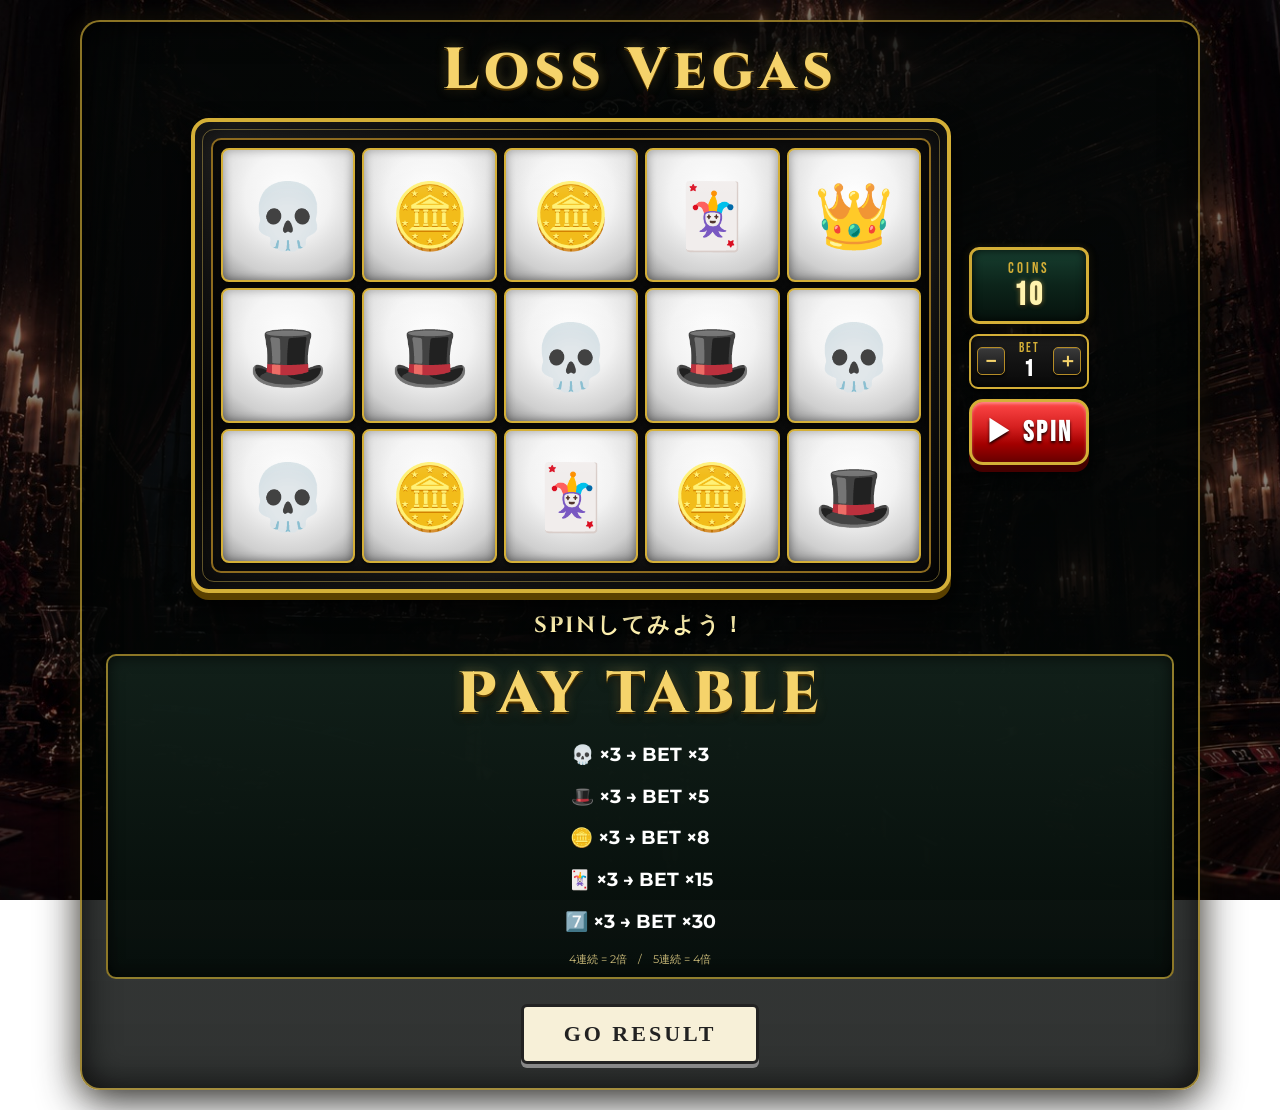
==== commit 2a00985f: "Add files via upload" ====
--- a/index.html
+++ b/index.html
@@ -186,14 +186,22 @@
 
         </section>
 
-    </main>
+    
 
 
     <!-- =========================
          JavaScript
     ========================== -->
-    <script src="script.js"></script>
-
+        <script src="script.js"></script>
+
+
+
+        <div class="result-area">
+            <button id="go-result-button" onclick="goToResult()">
+                GO RESULT
+            </button>
+        </div>
+    </main>
 </body>
 
 </html>
--- a/style.css
+++ b/style.css
@@ -1341,4 +1341,80 @@
     100% {
         opacity: 0.9;
     }
+}
+/* =========================
+   横向きスマホ専用
+   ========================= */
+
+@media (orientation: landscape) and (max-width: 900px) {
+
+    .game {
+        width: 200vw;
+        height: 100vh;
+        padding: 10px;
+    }
+
+    .slotArea {
+        width: 100%;
+        height: auto;
+    }
+
+    .slotMachine {
+        width: 75vw;
+        max-width: none;
+    }
+
+    .reel {
+        font-size: 7vw;
+    }
+
+    .sideControl {
+        width: 20vw;
+    }
+
+    #spinButton {
+        min-height: 60px;
+        font-size: 20px;
+    }
+
+    .result {
+        font-size: 30px;
+        min-height: 45px;
+    }
+}
+.result-area {
+  display: flex;
+  justify-content: center;
+  margin-top: 25px;
+}
+
+#go-result-button {
+  padding: 14px 40px;
+
+  background: #f7f0d8;
+  color: #222;
+
+  border: 3px solid #222;
+  border-radius: 6px;
+
+  font-family: Georgia, "Times New Roman", serif;
+  font-size: 22px;
+  font-weight: bold;
+
+  letter-spacing: 3px;
+
+  cursor: pointer;
+
+  box-shadow: 0 4px 0 #888;
+
+  transition: 0.15s;
+}
+
+#go-result-button:hover {
+  transform: translateY(-2px);
+}
+
+#go-result-button:active {
+  transform: translateY(2px);
+  box-shadow: 0 2px 0 #888;
 }
